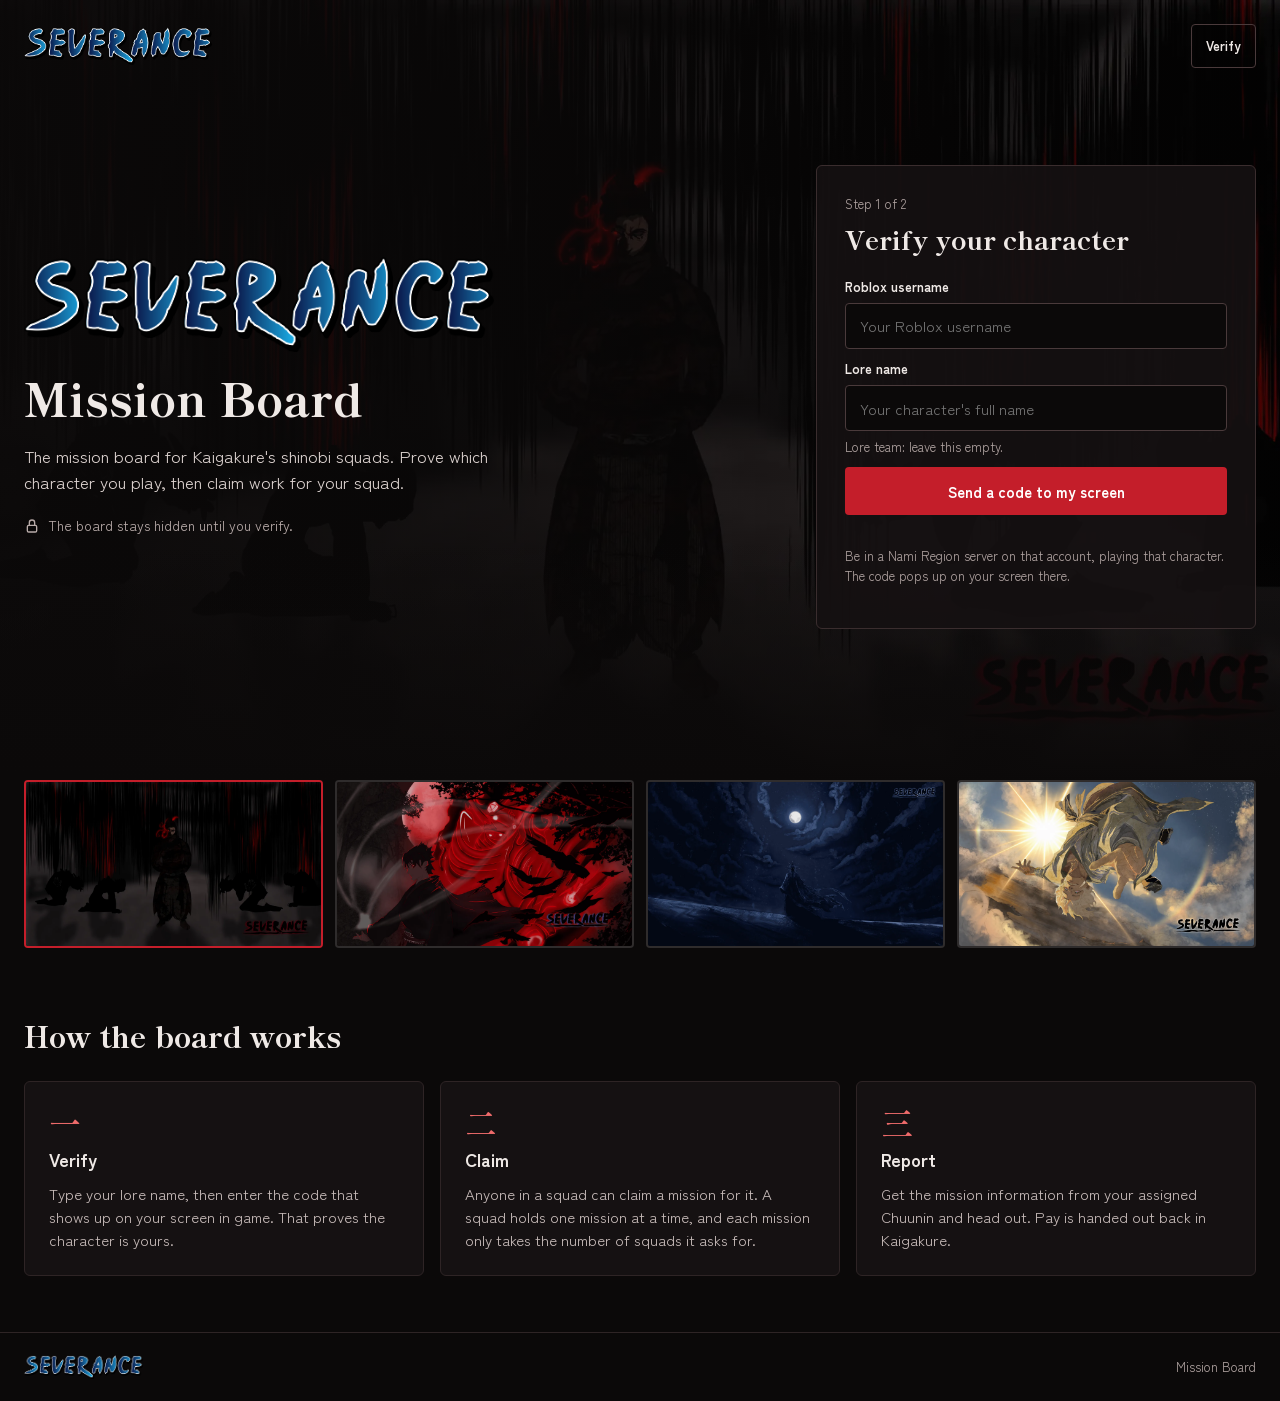
==== index.html @ 83592f40 "Add files via upload" ====
<!doctype html>
<html lang="en">
<head>
<meta charset="utf-8">
<meta name="viewport" content="width=device-width, initial-scale=1">
<title>Severance · Mission Board</title>
<link rel="preconnect" href="https://fonts.googleapis.com">
<link rel="preconnect" href="https://fonts.gstatic.com" crossorigin>
<link rel="stylesheet" href="https://fonts.googleapis.com/css2?family=Shippori+Mincho+B1:wght@600;800&family=Zen+Kaku+Gothic+New:wght@400;500;700&display=swap">
<link rel="icon" href="data:,">
<link rel="stylesheet" href="css/style.css">
</head>
<body data-page="landing">

<section class="hero">
  <img class="hero-art on" src="img/art-kneel.webp" alt="">
  <img class="hero-art" src="img/art-moon.webp" alt="">
  <img class="hero-art" src="img/art-night.webp" alt="">
  <img class="hero-art" src="img/art-sun.webp" alt="">
  <div class="hero-shade" aria-hidden="true"></div>
  <div class="hero-fade" aria-hidden="true"></div>

  <header class="topbar wrap">
    <img class="logo" src="img/logo.png" alt="Severance">
    <a id="top-action" class="btn btn-ghost btn-small" href="#verify">Verify</a>
  </header>

  <div class="hero-body wrap">
    <div class="hero-copy">
      <img class="hero-logo" src="img/logo.png" alt="Severance">
      <h1 class="serif">Mission Board</h1>
      <p class="lead">The mission board for Kaigakure's shinobi squads. Prove which character you play, then claim work for your squad.</p>
      <p class="lock-note">
        <svg width="16" height="16" viewBox="0 0 24 24" fill="none" stroke="currentColor" stroke-width="2" stroke-linecap="round" stroke-linejoin="round" aria-hidden="true"><rect x="5" y="11" width="14" height="10" rx="2"></rect><path d="M8 11V7a4 4 0 0 1 8 0v4"></path></svg>
        The board stays hidden until you verify.
      </p>
    </div>

    <div id="verify" class="verify-card">
      <div id="step-name" class="verify-step">
        <div class="step-head">
          <span class="step">Step 1 of 2</span>
          <h2 class="serif">Verify your character</h2>
        </div>
        <form id="name-form" class="verify-form" novalidate>
          <div class="field">
            <label for="roblox-name">Roblox username</label>
            <input id="roblox-name" class="input" type="text" placeholder="Your Roblox username" autocomplete="off" autocapitalize="off" spellcheck="false">
          </div>
          <div class="field">
            <label for="lore-name">Lore name</label>
            <input id="lore-name" class="input" type="text" placeholder="Your character's full name" autocomplete="off">
            <span class="small muted">Lore team: leave this empty.</span>
          </div>
          <p id="name-error" class="msg error" role="alert" hidden></p>
          <button class="btn btn-red" type="submit">Send a code to my screen</button>
        </form>
        <p class="small muted">Be in a Nami Region server on that account, playing that character. The code pops up on your screen there.</p>
        <div id="demo-names" class="demo-names" hidden>
          <span>Demo names:</span>
          <button class="link-btn" type="button" data-roblox="renn_tk" data-name="Ren Takeda">Ren Takeda (Squad 4)</button>
          <button class="link-btn" type="button" data-roblox="yuihoshi" data-name="Yui Hoshino">Yui Hoshino (Squad 11)</button>
          <button class="link-btn" type="button" data-roblox="hamdi421" data-name="">hamdi421 (lore team)</button>
        </div>
      </div>

      <div id="step-code" class="verify-step" hidden>
        <div class="step-head">
          <span class="step">Step 2 of 2</span>
          <h2 class="serif">Check your screen in game</h2>
        </div>
        <p class="small soft">A 6-digit code just showed up on <strong id="code-who"></strong>. Type it in below.</p>
        <form id="code-form" class="verify-form" novalidate>
          <div class="field">
            <label for="verify-code">Code from your screen</label>
            <input id="verify-code" class="input code-input" type="text" inputmode="numeric" maxlength="6" placeholder="000000" autocomplete="one-time-code">
          </div>
          <p id="code-error" class="msg error" role="alert" hidden></p>
          <button class="btn btn-red" type="submit">Verify</button>
        </form>
        <div class="row-between">
          <button id="resend" class="link-btn" type="button">Send a new code</button>
          <button id="not-me" class="link-btn" type="button">Not you?</button>
        </div>
        <p class="small muted">Nothing showing? Make sure you're in a Nami Region server on that account and playing that character, then send a new code.</p>
        <p id="demo-code" class="demo-note" hidden>Demo only: the game would show <strong></strong></p>
      </div>

      <div id="step-done" class="verify-step" hidden>
        <span class="verified">
          <svg width="18" height="18" viewBox="0 0 24 24" fill="none" stroke="currentColor" stroke-width="2.4" stroke-linecap="round" stroke-linejoin="round" aria-hidden="true"><path d="M5 12.5l4.5 4.5L19 7.5"></path></svg>
          Verified
        </span>
        <div class="step-head">
          <h2 id="done-name" class="serif"></h2>
          <p id="done-meta" class="soft"></p>
        </div>
        <a class="btn btn-red" href="board.html">Open the mission board</a>
        <button id="sign-out" class="link-btn" type="button">Sign out</button>
      </div>
    </div>
  </div>
</section>

<section class="wrap" aria-label="Artwork">
  <div class="thumbs">
    <button class="thumb" type="button" aria-label="Show artwork 1" aria-pressed="true"><img src="img/art-kneel.webp" alt=""></button>
    <button class="thumb" type="button" aria-label="Show artwork 2" aria-pressed="false"><img src="img/art-moon.webp" alt=""></button>
    <button class="thumb" type="button" aria-label="Show artwork 3" aria-pressed="false"><img src="img/art-night.webp" alt=""></button>
    <button class="thumb" type="button" aria-label="Show artwork 4" aria-pressed="false"><img src="img/art-sun.webp" alt=""></button>
  </div>
</section>

<section class="how wrap" aria-labelledby="how-title">
  <h2 id="how-title" class="serif">How the board works</h2>
  <ol>
    <li>
      <span class="num" aria-hidden="true">一</span>
      <h3>Verify</h3>
      <p>Type your lore name, then enter the code that shows up on your screen in game. That proves the character is yours.</p>
    </li>
    <li>
      <span class="num" aria-hidden="true">二</span>
      <h3>Claim</h3>
      <p>Anyone in a squad can claim a mission for it. A squad holds one mission at a time, and each mission only takes the number of squads it asks for.</p>
    </li>
    <li>
      <span class="num" aria-hidden="true">三</span>
      <h3>Report</h3>
      <p>Get the mission information from your assigned Chuunin and head out. Pay is handed out back in Kaigakure.</p>
    </li>
  </ol>
</section>

<footer class="site-footer">
  <div class="wrap">
    <img src="img/logo.png" alt="Severance">
    <span>Mission Board</span>
  </div>
</footer>

<script src="js/api.js"></script>
<script src="js/app.js"></script>
</body>
</html>
---- css/style.css ----
:root {
  --bg: #0b0909;
  --panel: #151112;
  --panel-hi: #1f1819;
  --line: #2e2425;
  --line-strong: #4a3a3b;
  --text: #efe9e6;
  --text-soft: #ddd3d0;
  --muted: #b0a3a1;
  --faint: #8f8381;
  --red: #c41e2a;
  --red-text: #ef6b6b;
  --amber: #e3b25a;
  --blue: #8fc1e3;
  --green: #a9d2a3;
  --error: #ef8f8f;
  --serif: 'Shippori Mincho B1', serif;
  --sans: 'Zen Kaku Gothic New', system-ui, sans-serif;
  --mono: ui-monospace, Menlo, Consolas, monospace;
}

* { box-sizing: border-box; }
body { margin: 0; background: var(--bg); color: var(--text); font-family: var(--sans); font-size: 15px; line-height: 1.55; }
a { color: var(--red-text); }
a:hover { color: #ff9a9a; }
img { max-width: 100%; }
button, input, textarea, select { font: inherit; }
button { cursor: pointer; }
button:disabled { cursor: not-allowed; }
[hidden] { display: none !important; }
:focus-visible { outline: 2px solid var(--red-text); outline-offset: 2px; }

.wrap { max-width: 1280px; width: 100%; margin: 0 auto; padding-left: 24px; padding-right: 24px; }
.serif { font-family: var(--serif); font-weight: 800; }
.muted { color: var(--muted); }
.soft { color: var(--text-soft); }
.small { font-size: 13px; }
.strong { font-weight: 700; }
.unset { color: var(--faint) !important; }

.btn { display: inline-flex; align-items: center; justify-content: center; min-height: 48px; padding: 0 22px; border-radius: 4px; border: 1px solid transparent; font-size: 15px; font-weight: 700; text-decoration: none; }
.btn-red { background: var(--red); color: #fff; }
.btn-red:hover { background: #d42733; color: #fff; }
.btn-light { background: var(--text); color: var(--bg); }
.btn-light:hover { background: #fff; color: var(--bg); }
.btn-ghost { background: transparent; color: var(--text); border-color: var(--line-strong); }
.btn-ghost:hover { border-color: #6a5455; color: var(--text); }
.btn-off, .btn:disabled { background: #241c1d; color: #9a8d8b; border-color: #241c1d; }
.btn-danger { background: var(--red); color: #fff; border-color: var(--red); }
.btn-small { min-height: 44px; padding: 0 14px; font-size: 13px; }
.link-btn { background: none; border: 0; padding: 0; min-height: 32px; color: var(--red-text); text-decoration: underline; text-underline-offset: 3px; font-size: 14px; }
.link-btn:hover { color: #ff9a9a; }

.field { display: flex; flex-direction: column; gap: 6px; }
.field label { font-size: 13px; font-weight: 700; }
.input { width: 100%; min-height: 46px; padding: 0 14px; background: var(--bg); color: var(--text); border: 1px solid var(--line-strong); border-radius: 4px; font-size: 15px; }
textarea.input { padding: 10px 12px; line-height: 1.5; resize: vertical; }
.input:focus { outline: 2px solid var(--red); outline-offset: 1px; }
.input:disabled { opacity: 0.6; }
.code-input { min-height: 56px; font-family: var(--mono); font-size: 28px; letter-spacing: 0.35em; text-align: center; }
.msg { margin: 0; font-size: 14px; }
.msg.error { color: var(--error); }
.msg.ok { color: var(--green); font-weight: 700; }
.inline-actions { display: flex; flex-wrap: wrap; align-items: center; gap: 10px 14px; }

.hero { position: relative; overflow: hidden; min-height: 780px; display: flex; flex-direction: column; }
.hero-art { position: absolute; inset: 0; width: 100%; height: 100%; object-fit: cover; opacity: 0; transition: opacity 1.4s ease; }
.hero-art.on { opacity: 1; }
.hero-shade { position: absolute; inset: 0; background: linear-gradient(90deg, rgba(11,9,9,0.94) 0%, rgba(11,9,9,0.74) 42%, rgba(11,9,9,0.2) 100%); }
.hero-fade { position: absolute; left: 0; right: 0; bottom: 0; height: 240px; background: linear-gradient(180deg, rgba(11,9,9,0) 0%, var(--bg) 100%); }
.topbar { position: relative; display: flex; flex-wrap: wrap; justify-content: space-between; align-items: center; gap: 16px; padding-top: 24px; }
.topbar .logo { height: 38px; width: auto; }
.hero-body { position: relative; flex: 1; display: flex; flex-wrap: wrap; align-items: center; justify-content: space-between; gap: 40px; padding-top: 56px; padding-bottom: 110px; }
.hero-copy { flex: 1 1 420px; max-width: 600px; display: flex; flex-direction: column; gap: 20px; }
.hero-logo { width: min(100%, 470px); height: auto; }
.hero-copy h1 { margin: 0; font-size: 46px; line-height: 1.1; }
.hero-copy .lead { margin: 0; font-size: 17px; color: var(--text-soft); max-width: 500px; }
.lock-note { margin: 0; display: flex; align-items: center; gap: 8px; font-size: 14px; color: #b9acaa; }

.verify-card { flex: 1 1 360px; max-width: 440px; background: rgba(21,17,18,0.93); border: 1px solid #3a2d2e; border-radius: 6px; padding: 28px; }
.verify-step { display: flex; flex-direction: column; gap: 18px; }
.verify-step > .link-btn { align-self: flex-start; }
.step-head { display: flex; flex-direction: column; gap: 4px; }
.step-head h2 { margin: 0; font-size: 26px; }
.step-head p { margin: 0; }
.step { font-size: 13px; color: var(--muted); }
.verify-form { display: flex; flex-direction: column; gap: 10px; }
.row-between { display: flex; flex-wrap: wrap; justify-content: space-between; gap: 8px; }
.demo-note { margin: 0; padding: 10px 12px; border: 1px dashed #3a2d2e; border-radius: 4px; font-size: 13px; color: var(--muted); }
.demo-note strong { color: var(--text); font-family: var(--mono); letter-spacing: 0.12em; }
.demo-names { display: flex; flex-wrap: wrap; align-items: center; gap: 4px 12px; padding-top: 14px; border-top: 1px dashed #3a2d2e; font-size: 13px; color: var(--muted); }
.demo-names .link-btn { font-size: 13px; }
.verified { display: inline-flex; align-items: center; gap: 6px; font-size: 14px; font-weight: 700; color: var(--green); }

.thumbs { display: grid; grid-template-columns: repeat(auto-fit, minmax(150px, 1fr)); gap: 12px; }
.thumb { padding: 0; aspect-ratio: 16 / 9; overflow: hidden; background: var(--panel); border: 2px solid rgba(239,233,230,0.12); border-radius: 4px; }
.thumb[aria-pressed="true"] { border-color: var(--red); }
.thumb img { display: block; width: 100%; height: 100%; object-fit: cover; }

.how { padding-top: 64px; padding-bottom: 56px; display: flex; flex-direction: column; gap: 22px; }
.how h2 { margin: 0; font-size: 30px; }
.how ol { list-style: none; margin: 0; padding: 0; display: grid; grid-template-columns: repeat(auto-fit, minmax(260px, 1fr)); gap: 16px; }
.how li { padding: 24px; background: var(--panel); border: 1px solid var(--line); border-radius: 6px; display: flex; flex-direction: column; gap: 8px; }
.how .num { font-family: var(--serif); font-weight: 800; font-size: 32px; line-height: 1; color: var(--red-text); }
.how h3 { margin: 0; font-size: 18px; }
.how p { margin: 0; color: #c8bcba; }

.site-footer { border-top: 1px solid var(--line); }
.site-footer .wrap { padding-top: 22px; padding-bottom: 22px; display: flex; flex-wrap: wrap; justify-content: space-between; align-items: center; gap: 12px; font-size: 13px; color: var(--muted); }
.site-footer img { height: 24px; width: auto; }

.page-head { position: relative; overflow: hidden; border-bottom: 1px solid var(--line); }
.page-head-art { position: absolute; inset: 0; width: 100%; height: 100%; object-fit: cover; object-position: center 35%; }
.page-head-shade { position: absolute; inset: 0; background: linear-gradient(90deg, rgba(11,9,9,0.96) 0%, rgba(11,9,9,0.82) 50%, rgba(11,9,9,0.5) 100%); }
.page-head .wrap { position: relative; padding-top: 20px; padding-bottom: 34px; display: flex; flex-direction: column; gap: 30px; }
.nav { display: flex; flex-wrap: wrap; justify-content: space-between; align-items: center; gap: 16px; }
.nav .logo { height: 34px; width: auto; display: block; }
.nav-user { display: flex; flex-wrap: wrap; align-items: center; gap: 8px 22px; font-size: 14px; }
.nav-user .who { display: flex; flex-direction: column; line-height: 1.3; text-align: right; }
.nav-user .who span { font-size: 13px; color: #b9acaa; }
.nav-user a { font-weight: 700; }
.page-title h1 { margin: 0; font-size: 46px; line-height: 1.1; }
.page-title p { margin: 4px 0 0; color: var(--text-soft); }

.panel { background: var(--panel); border: 1px solid var(--line); border-radius: 6px; }

.board { padding-top: 28px; padding-bottom: 56px; display: flex; flex-wrap: wrap; gap: 28px; align-items: flex-start; }
.board-side { flex: 1 1 340px; min-width: 0; display: flex; flex-direction: column; gap: 16px; }
.squad-box { padding: 18px; display: flex; flex-direction: column; gap: 8px; }
.squad-box .row { display: flex; justify-content: space-between; align-items: baseline; gap: 12px; }
.squad-box h2 { margin: 0; font-size: 20px; }
.squad-box p { margin: 0; font-size: 14px; color: var(--text-soft); }
.slot { font-size: 13px; font-weight: 700; color: var(--muted); }
.slot.full { color: var(--blue); }
.tabs { display: flex; flex-wrap: wrap; gap: 4px; border-bottom: 1px solid var(--line); }
.tab { min-height: 44px; padding: 0 12px; margin-bottom: -1px; background: none; border: 0; border-bottom: 2px solid transparent; color: var(--muted); font-size: 14px; font-weight: 700; }
.tab[aria-pressed="true"] { border-bottom-color: var(--red); color: var(--text); }
.mission-list { list-style: none; margin: 0; padding: 0; display: flex; flex-direction: column; gap: 10px; }
.mission-item { width: 100%; display: flex; gap: 14px; align-items: flex-start; padding: 14px; text-align: left; background: var(--panel); border: 1px solid var(--line); border-radius: 6px; color: var(--text); }
.mission-item:hover { border-color: var(--line-strong); }
.mission-item[aria-pressed="true"] { background: var(--panel-hi); border-color: var(--red); }
.rank { flex: none; min-width: 48px; height: 48px; padding: 0 6px; display: flex; align-items: center; justify-content: center; border: 1.5px solid #5a4647; font-family: var(--serif); font-weight: 800; font-size: 21px; }
.mission-item .info { display: flex; flex-direction: column; gap: 2px; min-width: 0; }
.mission-item .title { font-family: var(--serif); font-weight: 800; font-size: 18px; line-height: 1.25; }
.mission-item .meta { font-size: 13px; color: #b9acaa; }
.mission-item .status { margin-top: 4px; }
.status { font-size: 12px; font-weight: 700; letter-spacing: 0.08em; }
.status-open { color: var(--red-text); }
.status-partial { color: var(--amber); }
.status-claimed { color: #9a8d8b; }
.status-mine { color: var(--blue); }
.tag { padding: 4px 10px; border: 1px solid currentColor; border-radius: 3px; }
.empty { margin: 0; padding: 24px; text-align: center; border: 1px dashed #3a2d2e; border-radius: 6px; color: var(--muted); }

.mission { flex: 999 1 560px; min-width: 0; }
.mission-head { padding: 28px 28px 24px; display: flex; flex-direction: column; gap: 16px; border-bottom: 1px solid var(--line); }
.mission-head .row { display: flex; flex-wrap: wrap; justify-content: space-between; align-items: center; gap: 10px; }
.mission-head h2 { margin: 0; font-size: 40px; line-height: 1.15; }
.claimed-line { font-size: 13px; color: #b9acaa; }
.title-block { display: flex; flex-direction: column; gap: 4px; }
.host-line { margin: 0; font-size: 14px; color: var(--muted); }
.host-line strong { color: var(--text); }
.action { display: flex; flex-wrap: wrap; align-items: center; gap: 12px 16px; }
.action .note { font-size: 13px; color: #b9acaa; }
.action .msg { flex-basis: 100%; }
.facts { margin: 0; padding: 18px 28px; display: grid; grid-template-columns: repeat(auto-fit, minmax(170px, 1fr)); gap: 14px 24px; border-bottom: 1px solid var(--line); }
.facts div { display: flex; flex-direction: column; gap: 2px; }
.facts dt { font-size: 12px; color: var(--muted); }
.facts dd { margin: 0; font-weight: 700; }
.mission-body { padding: 26px 28px 32px; display: flex; flex-direction: column; gap: 24px; }
.mission-body section { display: flex; flex-direction: column; gap: 6px; }
.mission-body h3 { margin: 0; font-family: var(--serif); font-weight: 800; font-size: 19px; }
.mission-body p, .mission-body ol { margin: 0; color: var(--text-soft); max-width: 760px; }
.mission-body ol { padding-left: 22px; display: flex; flex-direction: column; gap: 6px; }

.admin { padding-top: 32px; padding-bottom: 64px; display: flex; flex-direction: column; gap: 48px; }
.admin-section { display: flex; flex-direction: column; gap: 18px; }
.section-title { margin: 0; font-family: var(--serif); font-weight: 800; font-size: 28px; }
.section-head { display: flex; flex-wrap: wrap; justify-content: space-between; align-items: baseline; gap: 8px; }
.split { display: flex; flex-wrap: wrap; gap: 28px; align-items: flex-start; }
.split-main { flex: 1 1 540px; min-width: 0; display: flex; flex-direction: column; gap: 22px; }
.split-side { flex: 1 1 400px; min-width: 0; display: flex; flex-direction: column; gap: 16px; }
.split-wide { flex: 999 1 520px; min-width: 0; }
.paste-box { padding: 18px; display: flex; flex-direction: column; gap: 10px; }
.paste-box p { margin: 0; }
.paste-box textarea { font-family: var(--mono); font-size: 13px; }
.form-grid { display: grid; grid-template-columns: repeat(auto-fit, minmax(200px, 1fr)); gap: 14px 16px; }
.form-grid .wide { grid-column: 1 / -1; }
.post-form { display: flex; flex-direction: column; gap: 18px; }
.preview-label { padding: 14px 24px 0; font-size: 13px; font-weight: 700; color: var(--muted); }
.preview .mission-head { padding: 12px 24px 20px; }
.preview .mission-head h2 { font-size: 28px; }
.preview .facts { padding: 14px 24px; grid-template-columns: repeat(auto-fit, minmax(140px, 1fr)); gap: 10px 18px; }
.preview .facts dd { font-size: 14px; }
.preview .mission-body { padding: 18px 24px 24px; gap: 16px; font-size: 14px; }
.preview .mission-body h3 { font-size: 16px; }
.table-wrap { overflow-x: auto; }
.table { min-width: 860px; }
.table-row { display: grid; grid-template-columns: 2fr 1.1fr 0.6fr 0.8fr 1.1fr 1.8fr; gap: 12px; align-items: center; padding: 12px 20px; border-bottom: 1px solid var(--line); }
.table-row:last-child { border-bottom: 0; }
.table-head { font-size: 12px; font-weight: 700; color: var(--muted); }
.table-row .right { text-align: right; }
.table-row .row-title { font-size: 17px; }
.table-row .actions { display: flex; justify-content: flex-end; flex-wrap: wrap; gap: 8px; }
.admin-list { list-style: none; margin: 0; padding: 0; }
.admin-list li { display: flex; flex-wrap: wrap; justify-content: space-between; align-items: center; gap: 10px 16px; padding: 14px 20px; border-bottom: 1px solid var(--line); }
.admin-list li:last-child { border-bottom: 0; }
.admin-list .who { display: flex; flex-direction: column; line-height: 1.35; }
.admin-list .who span { font-size: 13px; color: #b9acaa; }
.access-owner { color: var(--amber); }
.access-admin { color: var(--blue); }
.card-form { padding: 18px; display: flex; flex-direction: column; gap: 10px; }
.card-form p { margin: 0; }
.inline { display: flex; flex-wrap: wrap; gap: 10px; }
.inline .input { flex: 1 1 180px; width: auto; }
.check { display: flex; gap: 12px; align-items: flex-start; padding: 16px 18px; cursor: pointer; }
.check input { width: 20px; height: 20px; margin: 2px 0 0; accent-color: var(--red); flex: none; }
.check-text { display: flex; flex-direction: column; gap: 2px; }
.check-text strong { font-size: 14px; }
.check-text span { font-size: 13px; color: var(--muted); }
.demo-row { margin: 0; display: flex; flex-wrap: wrap; align-items: center; gap: 4px 12px; font-size: 13px; color: var(--muted); }

@media (max-width: 640px) {
  .hero { min-height: 0; }
  .hero-copy h1, .page-title h1 { font-size: 36px; }
  .mission-head h2 { font-size: 30px; }
  .verify-card { padding: 22px; }
  .topbar .logo { visibility: hidden; }
}

@media (prefers-reduced-motion: reduce) {
  .hero-art { transition: none; }
}
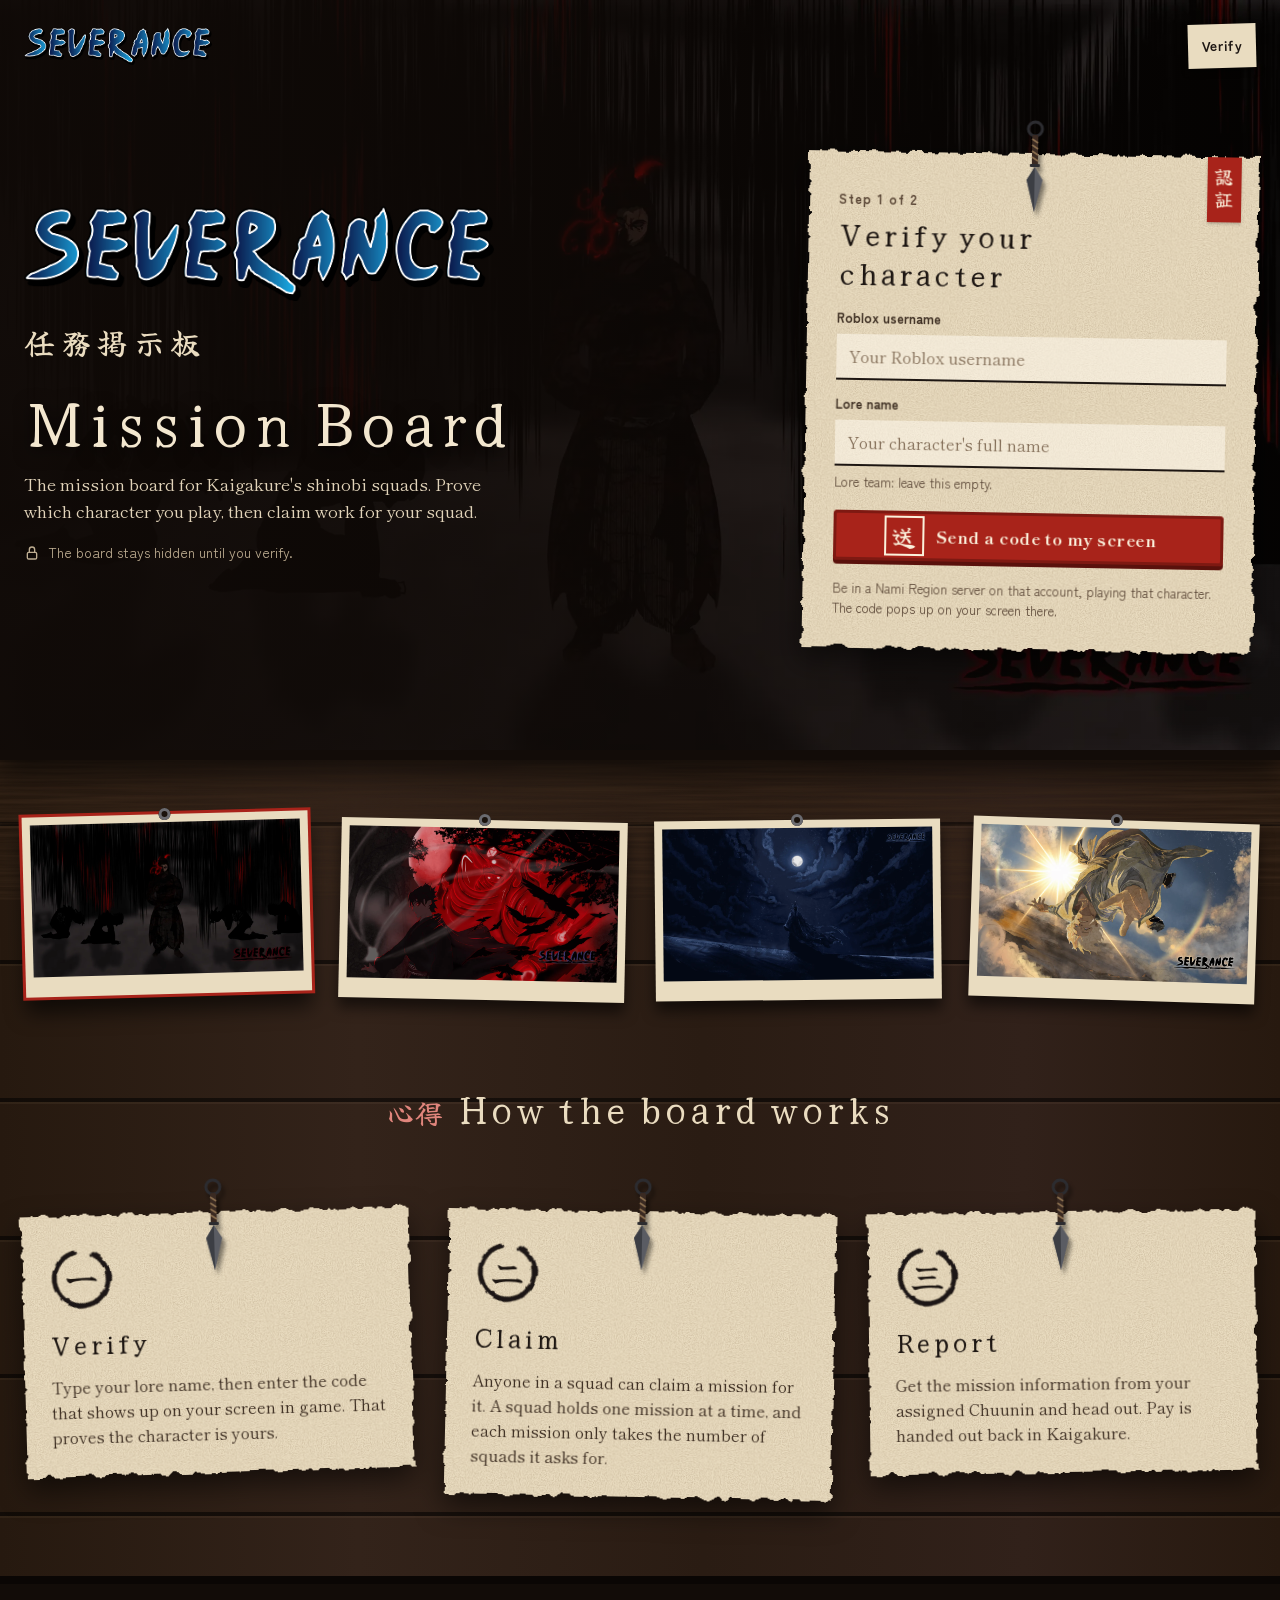
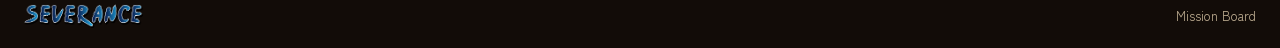
==== commit 25fe48cb: "Add files via upload" ====
--- a/index.html
+++ b/index.html
@@ -6,11 +6,22 @@
 <title>Severance · Mission Board</title>
 <link rel="preconnect" href="https://fonts.googleapis.com">
 <link rel="preconnect" href="https://fonts.gstatic.com" crossorigin>
-<link rel="stylesheet" href="https://fonts.googleapis.com/css2?family=Shippori+Mincho+B1:wght@600;800&family=Zen+Kaku+Gothic+New:wght@400;500;700&display=swap">
+<link rel="stylesheet" href="https://fonts.googleapis.com/css2?family=Yuji+Syuku&family=Shippori+Mincho+B1:wght@500;700;800&family=Zen+Kaku+Gothic+New:wght@500;700&display=swap">
 <link rel="icon" href="data:,">
 <link rel="stylesheet" href="css/style.css">
 </head>
 <body data-page="landing">
+
+<svg class="grain-layer" aria-hidden="true" focusable="false">
+  <defs>
+    <filter id="grain" x="0" y="0" width="100%" height="100%"><feTurbulence type="fractalNoise" baseFrequency="0.006 0.24" numOctaves="4" seed="7"></feTurbulence><feColorMatrix type="matrix" values="0 0 0 0 0.04  0 0 0 0 0.02  0 0 0 0 0.01  0 0 0 1.5 -0.48"></feColorMatrix></filter>
+    <filter id="washi" x="-4%" y="-4%" width="108%" height="108%"><feTurbulence type="fractalNoise" baseFrequency="0.07" numOctaves="3" seed="4" result="warp"></feTurbulence><feDisplacementMap in="SourceGraphic" in2="warp" scale="10" xChannelSelector="R" yChannelSelector="G" result="sheet"></feDisplacementMap><feTurbulence type="fractalNoise" baseFrequency="0.85" numOctaves="3" seed="2" result="grit"></feTurbulence><feColorMatrix in="grit" type="matrix" values="0 0 0 0 0.42  0 0 0 0 0.31  0 0 0 0 0.18  0 0 0 0.9 -0.3" result="speck"></feColorMatrix><feComposite in="speck" in2="sheet" operator="in" result="speckIn"></feComposite><feMerge><feMergeNode in="sheet"></feMergeNode><feMergeNode in="speckIn"></feMergeNode></feMerge></filter>
+    <filter id="stamp" x="-10%" y="-10%" width="120%" height="120%"><feTurbulence type="fractalNoise" baseFrequency="0.05" numOctaves="2" seed="9" result="w"></feTurbulence><feDisplacementMap in="SourceGraphic" in2="w" scale="3" result="d"></feDisplacementMap><feTurbulence type="fractalNoise" baseFrequency="0.9" numOctaves="1" seed="5" result="n"></feTurbulence><feColorMatrix in="n" type="matrix" values="0 0 0 0 0  0 0 0 0 0  0 0 0 0 0  0 0 0 -2.4 1.85" result="m"></feColorMatrix><feComposite in="d" in2="m" operator="in"></feComposite></filter>
+    <filter id="brush" x="-10%" y="-40%" width="120%" height="180%"><feTurbulence type="fractalNoise" baseFrequency="0.09" numOctaves="2" seed="11" result="b"></feTurbulence><feDisplacementMap in="SourceGraphic" in2="b" scale="4"></feDisplacementMap></filter>
+    <symbol id="kunai" viewBox="0 0 28 96"><circle cx="14" cy="9" r="7" fill="none" stroke="#2c2c30" stroke-width="3"></circle><rect x="11" y="15" width="6" height="30" rx="1.5" fill="#3a2a22"></rect><path d="M11 19 L17 23 M11 25 L17 29 M11 31 L17 35 M11 37 L17 41" stroke="#8a6e4e" stroke-width="1.6"></path><rect x="9" y="44" width="10" height="3" rx="1" fill="#2c2c30"></rect><path d="M14 47 L22 60 L14 92 L6 60 Z" fill="#5a5c63"></path><path d="M14 47 L14 92 L6 60 Z" fill="#3c3e44"></path></symbol>
+  </defs>
+  <rect width="100%" height="100%" filter="url(#grain)"></rect>
+</svg>
 
 <section class="hero">
   <img class="hero-art on" src="img/art-kneel.webp" alt="">
@@ -18,17 +29,17 @@
   <img class="hero-art" src="img/art-night.webp" alt="">
   <img class="hero-art" src="img/art-sun.webp" alt="">
   <div class="hero-shade" aria-hidden="true"></div>
-  <div class="hero-fade" aria-hidden="true"></div>
 
   <header class="topbar wrap">
     <img class="logo" src="img/logo.png" alt="Severance">
-    <a id="top-action" class="btn btn-ghost btn-small" href="#verify">Verify</a>
+    <a id="top-action" class="btn btn-slip" href="#verify">Verify</a>
   </header>
 
   <div class="hero-body wrap">
     <div class="hero-copy">
       <img class="hero-logo" src="img/logo.png" alt="Severance">
-      <h1 class="serif">Mission Board</h1>
+      <span class="hero-kicker" aria-hidden="true">任務掲示板</span>
+      <h1>Mission Board</h1>
       <p class="lead">The mission board for Kaigakure's shinobi squads. Prove which character you play, then claim work for your squad.</p>
       <p class="lock-note">
         <svg width="16" height="16" viewBox="0 0 24 24" fill="none" stroke="currentColor" stroke-width="2" stroke-linecap="round" stroke-linejoin="round" aria-hidden="true"><rect x="5" y="11" width="14" height="10" rx="2"></rect><path d="M8 11V7a4 4 0 0 1 8 0v4"></path></svg>
@@ -36,73 +47,78 @@
       </p>
     </div>
 
-    <div id="verify" class="verify-card">
-      <div id="step-name" class="verify-step">
-        <div class="step-head">
-          <span class="step">Step 1 of 2</span>
-          <h2 class="serif">Verify your character</h2>
+    <div class="verify-pin">
+      <svg class="kunai" viewBox="0 0 28 96" aria-hidden="true" focusable="false"><use href="#kunai"></use></svg>
+      <div id="verify" class="verify-card paper">
+        <span class="strip" aria-hidden="true">認証</span>
+
+        <div id="step-name" class="verify-step">
+          <div class="step-head">
+            <span class="step">Step 1 of 2</span>
+            <h2>Verify your character</h2>
+          </div>
+          <form id="name-form" class="verify-form" novalidate>
+            <div class="field">
+              <label for="roblox-name">Roblox username</label>
+              <input id="roblox-name" class="input" type="text" placeholder="Your Roblox username" autocomplete="off" autocapitalize="off" spellcheck="false">
+            </div>
+            <div class="field">
+              <label for="lore-name">Lore name</label>
+              <input id="lore-name" class="input" type="text" placeholder="Your character's full name" autocomplete="off">
+              <span class="hint">Lore team: leave this empty.</span>
+            </div>
+            <p id="name-error" class="msg error" role="alert" hidden></p>
+            <button class="btn btn-seal" type="submit"><span class="seal" aria-hidden="true">送</span>Send a code to my screen</button>
+          </form>
+          <p class="hint">Be in a Nami Region server on that account, playing that character. The code pops up on your screen there.</p>
+          <div id="demo-names" class="demo-names" hidden>
+            <span>Demo names:</span>
+            <button class="link-btn" type="button" data-roblox="renn_tk" data-name="Ren Takeda">Ren Takeda (Squad 4)</button>
+            <button class="link-btn" type="button" data-roblox="yuihoshi" data-name="Yui Hoshino">Yui Hoshino (Squad 11)</button>
+            <button class="link-btn" type="button" data-roblox="hamdi421" data-name="">hamdi421 (lore team)</button>
+          </div>
         </div>
-        <form id="name-form" class="verify-form" novalidate>
-          <div class="field">
-            <label for="roblox-name">Roblox username</label>
-            <input id="roblox-name" class="input" type="text" placeholder="Your Roblox username" autocomplete="off" autocapitalize="off" spellcheck="false">
+
+        <div id="step-code" class="verify-step" hidden>
+          <div class="step-head">
+            <span class="step">Step 2 of 2</span>
+            <h2>Check your screen in game</h2>
           </div>
-          <div class="field">
-            <label for="lore-name">Lore name</label>
-            <input id="lore-name" class="input" type="text" placeholder="Your character's full name" autocomplete="off">
-            <span class="small muted">Lore team: leave this empty.</span>
+          <p class="copy">A 6-digit code just showed up on <strong id="code-who"></strong>. Type it in below.</p>
+          <form id="code-form" class="verify-form" novalidate>
+            <div class="field">
+              <label for="verify-code">Code from your screen</label>
+              <input id="verify-code" class="input code-input" type="text" inputmode="numeric" maxlength="6" placeholder="000000" autocomplete="one-time-code">
+            </div>
+            <p id="code-error" class="msg error" role="alert" hidden></p>
+            <button class="btn btn-seal" type="submit"><span class="seal" aria-hidden="true">認</span>Verify</button>
+          </form>
+          <div class="row-between">
+            <button id="resend" class="link-btn" type="button">Send a new code</button>
+            <button id="not-me" class="link-btn" type="button">Not you?</button>
           </div>
-          <p id="name-error" class="msg error" role="alert" hidden></p>
-          <button class="btn btn-red" type="submit">Send a code to my screen</button>
-        </form>
-        <p class="small muted">Be in a Nami Region server on that account, playing that character. The code pops up on your screen there.</p>
-        <div id="demo-names" class="demo-names" hidden>
-          <span>Demo names:</span>
-          <button class="link-btn" type="button" data-roblox="renn_tk" data-name="Ren Takeda">Ren Takeda (Squad 4)</button>
-          <button class="link-btn" type="button" data-roblox="yuihoshi" data-name="Yui Hoshino">Yui Hoshino (Squad 11)</button>
-          <button class="link-btn" type="button" data-roblox="hamdi421" data-name="">hamdi421 (lore team)</button>
+          <p class="hint">Nothing showing? Make sure you're in a Nami Region server on that account and playing that character, then send a new code.</p>
+          <p id="demo-code" class="demo-note" hidden>Demo only: the game would show <strong></strong></p>
         </div>
-      </div>
 
-      <div id="step-code" class="verify-step" hidden>
-        <div class="step-head">
-          <span class="step">Step 2 of 2</span>
-          <h2 class="serif">Check your screen in game</h2>
+        <div id="step-done" class="verify-step" hidden>
+          <span class="verified">
+            <svg width="18" height="18" viewBox="0 0 24 24" fill="none" stroke="currentColor" stroke-width="2.4" stroke-linecap="round" stroke-linejoin="round" aria-hidden="true"><path d="M5 12.5l4.5 4.5L19 7.5"></path></svg>
+            Verified
+          </span>
+          <div class="step-head">
+            <h2 id="done-name"></h2>
+            <p id="done-meta"></p>
+          </div>
+          <a class="btn btn-seal" href="board.html"><span class="seal" aria-hidden="true">入</span>Open the mission board</a>
+          <button id="sign-out" class="link-btn" type="button">Sign out</button>
         </div>
-        <p class="small soft">A 6-digit code just showed up on <strong id="code-who"></strong>. Type it in below.</p>
-        <form id="code-form" class="verify-form" novalidate>
-          <div class="field">
-            <label for="verify-code">Code from your screen</label>
-            <input id="verify-code" class="input code-input" type="text" inputmode="numeric" maxlength="6" placeholder="000000" autocomplete="one-time-code">
-          </div>
-          <p id="code-error" class="msg error" role="alert" hidden></p>
-          <button class="btn btn-red" type="submit">Verify</button>
-        </form>
-        <div class="row-between">
-          <button id="resend" class="link-btn" type="button">Send a new code</button>
-          <button id="not-me" class="link-btn" type="button">Not you?</button>
-        </div>
-        <p class="small muted">Nothing showing? Make sure you're in a Nami Region server on that account and playing that character, then send a new code.</p>
-        <p id="demo-code" class="demo-note" hidden>Demo only: the game would show <strong></strong></p>
-      </div>
-
-      <div id="step-done" class="verify-step" hidden>
-        <span class="verified">
-          <svg width="18" height="18" viewBox="0 0 24 24" fill="none" stroke="currentColor" stroke-width="2.4" stroke-linecap="round" stroke-linejoin="round" aria-hidden="true"><path d="M5 12.5l4.5 4.5L19 7.5"></path></svg>
-          Verified
-        </span>
-        <div class="step-head">
-          <h2 id="done-name" class="serif"></h2>
-          <p id="done-meta" class="soft"></p>
-        </div>
-        <a class="btn btn-red" href="board.html">Open the mission board</a>
-        <button id="sign-out" class="link-btn" type="button">Sign out</button>
       </div>
     </div>
   </div>
 </section>
 
-<section class="wrap" aria-label="Artwork">
+<section class="thumbs-wall wrap" aria-label="Artwork">
   <div class="thumbs">
     <button class="thumb" type="button" aria-label="Show artwork 1" aria-pressed="true"><img src="img/art-kneel.webp" alt=""></button>
     <button class="thumb" type="button" aria-label="Show artwork 2" aria-pressed="false"><img src="img/art-moon.webp" alt=""></button>
@@ -112,22 +128,31 @@
 </section>
 
 <section class="how wrap" aria-labelledby="how-title">
-  <h2 id="how-title" class="serif">How the board works</h2>
+  <h2 id="how-title"><span class="jp" aria-hidden="true">心得</span>How the board works</h2>
   <ol>
     <li>
-      <span class="num" aria-hidden="true">一</span>
-      <h3>Verify</h3>
-      <p>Type your lore name, then enter the code that shows up on your screen in game. That proves the character is yours.</p>
+      <svg class="kunai" viewBox="0 0 28 96" aria-hidden="true" focusable="false"><use href="#kunai"></use></svg>
+      <div class="how-card paper">
+        <span class="enso" aria-hidden="true"><svg viewBox="0 0 66 66"><circle cx="33" cy="33" r="27"></circle></svg><span>一</span></span>
+        <h3>Verify</h3>
+        <p>Type your lore name, then enter the code that shows up on your screen in game. That proves the character is yours.</p>
+      </div>
     </li>
     <li>
-      <span class="num" aria-hidden="true">二</span>
-      <h3>Claim</h3>
-      <p>Anyone in a squad can claim a mission for it. A squad holds one mission at a time, and each mission only takes the number of squads it asks for.</p>
+      <svg class="kunai" viewBox="0 0 28 96" aria-hidden="true" focusable="false"><use href="#kunai"></use></svg>
+      <div class="how-card paper">
+        <span class="enso" aria-hidden="true"><svg viewBox="0 0 66 66"><circle cx="33" cy="33" r="27"></circle></svg><span>二</span></span>
+        <h3>Claim</h3>
+        <p>Anyone in a squad can claim a mission for it. A squad holds one mission at a time, and each mission only takes the number of squads it asks for.</p>
+      </div>
     </li>
     <li>
-      <span class="num" aria-hidden="true">三</span>
-      <h3>Report</h3>
-      <p>Get the mission information from your assigned Chuunin and head out. Pay is handed out back in Kaigakure.</p>
+      <svg class="kunai" viewBox="0 0 28 96" aria-hidden="true" focusable="false"><use href="#kunai"></use></svg>
+      <div class="how-card paper">
+        <span class="enso" aria-hidden="true"><svg viewBox="0 0 66 66"><circle cx="33" cy="33" r="27"></circle></svg><span>三</span></span>
+        <h3>Report</h3>
+        <p>Get the mission information from your assigned Chuunin and head out. Pay is handed out back in Kaigakure.</p>
+      </div>
     </li>
   </ol>
 </section>
--- a/css/style.css
+++ b/css/style.css
@@ -1,233 +1,348 @@
 :root {
-  --bg: #0b0909;
-  --panel: #151112;
-  --panel-hi: #1f1819;
-  --line: #2e2425;
-  --line-strong: #4a3a3b;
-  --text: #efe9e6;
-  --text-soft: #ddd3d0;
-  --muted: #b0a3a1;
-  --faint: #8f8381;
-  --red: #c41e2a;
-  --red-text: #ef6b6b;
-  --amber: #e3b25a;
-  --blue: #8fc1e3;
-  --green: #a9d2a3;
-  --error: #ef8f8f;
+  --wood: #2a1c13;
+  --beam: #120c08;
+  --beam-dark: #0a0604;
+  --washi: #e9dcc0;
+  --washi-hi: #f4e9d2;
+  --sign: #b88d5c;
+  --plaque: #c39463;
+  --ink: #1d1612;
+  --ink-soft: #3d2e22;
+  --ink-muted: #5a4636;
+  --ink-faint: #6b5643;
+  --cream: #eadcc0;
+  --cream-muted: #bfae92;
+  --red: #a8231a;
+  --red-deep: #7e1912;
+  --red-dark: #5a110c;
+  --red-light: #e0857c;
+  --amber: #8a5410;
+  --indigo: #27486b;
+  --claimed: #4a3a30;
+  --ok: #2f5f2a;
+  --brush: 'Yuji Syuku', 'Shippori Mincho B1', serif;
   --serif: 'Shippori Mincho B1', serif;
   --sans: 'Zen Kaku Gothic New', system-ui, sans-serif;
   --mono: ui-monospace, Menlo, Consolas, monospace;
 }
 
 * { box-sizing: border-box; }
-body { margin: 0; background: var(--bg); color: var(--text); font-family: var(--sans); font-size: 15px; line-height: 1.55; }
-a { color: var(--red-text); }
-a:hover { color: #ff9a9a; }
+html { background: var(--wood); }
+body {
+  margin: 0;
+  min-height: 100vh;
+  color: var(--cream);
+  font-family: var(--serif);
+  font-size: 16px;
+  line-height: 1.55;
+  background-color: var(--wood);
+  background-image:
+    repeating-linear-gradient(180deg, rgba(0,0,0,0) 0, rgba(0,0,0,0) 132px, rgba(0,0,0,0.55) 132px, rgba(0,0,0,0.55) 136px, rgba(255,220,170,0.05) 136px, rgba(255,220,170,0.05) 138px),
+    linear-gradient(90deg, #26190f 0%, #33231a 28%, #2a1c13 55%, #31211a 80%, #27190f 100%);
+}
+a { color: var(--cream); }
+a:hover { color: #fff; }
 img { max-width: 100%; }
 button, input, textarea, select { font: inherit; }
 button { cursor: pointer; }
 button:disabled { cursor: not-allowed; }
 [hidden] { display: none !important; }
-:focus-visible { outline: 2px solid var(--red-text); outline-offset: 2px; }
+:focus-visible { outline: 3px solid var(--red-light); outline-offset: 3px; }
+.paper :focus-visible { outline-color: var(--red); }
+
+.grain-layer { position: fixed; inset: 0; width: 100%; height: 100%; pointer-events: none; z-index: 0; }
+body > :not(.grain-layer) { position: relative; z-index: 1; }
 
 .wrap { max-width: 1280px; width: 100%; margin: 0 auto; padding-left: 24px; padding-right: 24px; }
-.serif { font-family: var(--serif); font-weight: 800; }
-.muted { color: var(--muted); }
-.soft { color: var(--text-soft); }
+.muted { color: var(--ink-muted); }
 .small { font-size: 13px; }
 .strong { font-weight: 700; }
-.unset { color: var(--faint) !important; }
-
-.btn { display: inline-flex; align-items: center; justify-content: center; min-height: 48px; padding: 0 22px; border-radius: 4px; border: 1px solid transparent; font-size: 15px; font-weight: 700; text-decoration: none; }
-.btn-red { background: var(--red); color: #fff; }
-.btn-red:hover { background: #d42733; color: #fff; }
-.btn-light { background: var(--text); color: var(--bg); }
-.btn-light:hover { background: #fff; color: var(--bg); }
-.btn-ghost { background: transparent; color: var(--text); border-color: var(--line-strong); }
-.btn-ghost:hover { border-color: #6a5455; color: var(--text); }
-.btn-off, .btn:disabled { background: #241c1d; color: #9a8d8b; border-color: #241c1d; }
-.btn-danger { background: var(--red); color: #fff; border-color: var(--red); }
-.btn-small { min-height: 44px; padding: 0 14px; font-size: 13px; }
-.link-btn { background: none; border: 0; padding: 0; min-height: 32px; color: var(--red-text); text-decoration: underline; text-underline-offset: 3px; font-size: 14px; }
-.link-btn:hover { color: #ff9a9a; }
+.unset { color: #6f5a47 !important; font-weight: 500 !important; }
+
+.paper { position: relative; isolation: isolate; color: var(--ink); filter: drop-shadow(0 12px 14px rgba(0,0,0,0.55)); }
+.paper::before { content: ''; position: absolute; inset: 0; z-index: -1; background: var(--washi); filter: url(#washi); }
+.paper a { color: var(--red); }
+.paper a:hover { color: var(--red-deep); }
+
+.woodgrain { position: relative; overflow: hidden; }
+.woodgrain::after { content: ''; position: absolute; inset: 0; background: rgba(0,0,0,0.01); filter: url(#grain); opacity: 0.75; pointer-events: none; }
+.woodgrain > * { position: relative; z-index: 1; }
+
+.kunai { position: absolute; top: 0; left: 50%; width: 28px; height: 96px; margin-left: -14px; z-index: 3; pointer-events: none; filter: drop-shadow(3px 5px 2px rgba(0,0,0,0.45)); }
+
+.stamp { color: var(--red); border: 2px solid currentColor; border-radius: 3px; filter: url(#stamp); }
+
+.enso { position: relative; flex: none; width: 66px; height: 66px; display: flex; align-items: center; justify-content: center; font-family: var(--brush); font-size: 34px; line-height: 1; color: var(--ink); }
+.enso svg { position: absolute; inset: 0; width: 100%; height: 100%; }
+.enso circle { fill: none; stroke: currentColor; stroke-width: 5; stroke-linecap: round; stroke-dasharray: 148 22; transform-box: fill-box; transform-origin: center; transform: rotate(-62deg); filter: url(#brush); }
+.enso small { position: relative; font-size: 22px; }
+.enso > :not(svg) { position: relative; }
+
+.brush-rule { display: block; height: 2px; background: var(--ink-soft); opacity: 0.75; filter: url(#brush); }
+
+.strip { position: absolute; top: 0; right: 18px; width: 34px; padding: 10px 0; background: var(--state, var(--red)); color: #fbf1dc; writing-mode: vertical-rl; display: flex; align-items: center; justify-content: center; font-family: var(--brush); font-size: 19px; letter-spacing: 0.18em; box-shadow: 0 2px 3px rgba(0,0,0,0.25); }
+
+.is-open { --state: var(--red); }
+.is-partial { --state: var(--amber); }
+.is-claimed { --state: var(--claimed); }
+.is-mine { --state: var(--indigo); }
+.status { font-family: var(--sans); font-size: 13px; font-weight: 700; letter-spacing: 0.08em; color: var(--state, var(--ink-muted)); }
+
+.btn { display: inline-flex; align-items: center; justify-content: center; gap: 12px; min-height: 50px; padding: 0 22px; border-radius: 4px; border: 2px solid transparent; font-family: var(--serif); font-size: 16px; font-weight: 800; letter-spacing: 0.03em; text-decoration: none; cursor: pointer; }
+.btn:disabled { opacity: 0.65; }
+.btn-seal { padding: 0 22px 0 6px; background: var(--red); color: #fbf1dc; border: 0; box-shadow: inset 0 0 0 3px var(--red-deep), 0 4px 0 var(--red-dark); }
+.btn-seal:hover { background: #b9281e; color: #fff6ea; }
+.btn-seal:active { transform: translateY(2px); box-shadow: inset 0 0 0 3px var(--red-deep), 0 2px 0 var(--red-dark); }
+.btn-seal .seal { flex: none; width: 40px; height: 40px; border: 2px solid #fbf1dc; display: flex; align-items: center; justify-content: center; font-family: var(--brush); font-weight: 400; font-size: 24px; }
+.paper .btn-seal, .paper .btn-seal:hover { color: #fbf1dc; }
+.btn-ink { background: transparent; color: var(--ink); border-color: var(--ink); }
+.btn-ink:hover { background: rgba(29,22,18,0.08); color: var(--ink); }
+.btn-slip { min-height: 44px; padding: 0 14px; background: var(--washi); color: var(--ink); border: 0; border-radius: 0; box-shadow: 0 3px 6px rgba(0,0,0,0.5); transform: rotate(-1.5deg); font-family: var(--sans); font-size: 14px; font-weight: 700; letter-spacing: 0; }
+.btn-slip:hover { background: var(--washi-hi); color: var(--red); }
+.btn-slip.alt { transform: rotate(1deg); }
+.btn-off, .btn-off:disabled { opacity: 1; background: #d6c8aa; color: var(--ink-muted); border: 2px dashed #8a7556; box-shadow: none; }
+.btn-danger { background: var(--red); color: #fbf1dc; border-color: var(--red); }
+.btn-danger:hover { background: #b9281e; color: #fff6ea; }
+.btn-small { min-height: 44px; padding: 0 14px; font-size: 14px; }
+.link-btn { background: none; border: 0; padding: 0; min-height: 32px; color: var(--red); text-decoration: underline; text-underline-offset: 3px; font-family: var(--sans); font-size: 14px; font-weight: 700; cursor: pointer; }
+.link-btn:hover { color: var(--red-deep); }
+.on-wood .link-btn { color: var(--cream); }
+.on-wood .link-btn:hover { color: #fff; }
 
 .field { display: flex; flex-direction: column; gap: 6px; }
-.field label { font-size: 13px; font-weight: 700; }
-.input { width: 100%; min-height: 46px; padding: 0 14px; background: var(--bg); color: var(--text); border: 1px solid var(--line-strong); border-radius: 4px; font-size: 15px; }
-textarea.input { padding: 10px 12px; line-height: 1.5; resize: vertical; }
-.input:focus { outline: 2px solid var(--red); outline-offset: 1px; }
+.field label { font-family: var(--sans); font-size: 13px; font-weight: 700; color: var(--ink-soft); }
+.input { width: 100%; min-height: 46px; padding: 0 12px; background: rgba(255,250,238,0.55); color: var(--ink); border: 0; border-bottom: 2px solid var(--ink); border-radius: 0; font-family: var(--serif); font-size: 16px; }
+textarea.input { padding: 10px 12px; border: 1.5px solid rgba(29,22,18,0.55); border-bottom-width: 2px; line-height: 1.5; resize: vertical; }
+.input::placeholder { color: #85705a; }
+.input:focus { outline: 2px solid var(--red); outline-offset: 2px; background: rgba(255,250,238,0.85); }
 .input:disabled { opacity: 0.6; }
-.code-input { min-height: 56px; font-family: var(--mono); font-size: 28px; letter-spacing: 0.35em; text-align: center; }
-.msg { margin: 0; font-size: 14px; }
-.msg.error { color: var(--error); }
-.msg.ok { color: var(--green); font-weight: 700; }
+.code-input { min-height: 62px; border: 2px solid var(--ink); font-weight: 800; font-size: 32px; letter-spacing: 0.4em; text-align: center; }
+.hint { font-family: var(--sans); font-size: 13px; color: var(--ink-muted); }
+.msg { margin: 0; font-family: var(--sans); font-size: 14px; font-weight: 700; }
+.msg.error { color: var(--red); }
+.msg.ok { color: var(--ok); }
 .inline-actions { display: flex; flex-wrap: wrap; align-items: center; gap: 10px 14px; }
 
-.hero { position: relative; overflow: hidden; min-height: 780px; display: flex; flex-direction: column; }
+.beam { background: var(--beam); border-bottom: 8px solid var(--beam-dark); box-shadow: 0 10px 24px rgba(0,0,0,0.6); }
+.beam .wrap { padding-top: 14px; padding-bottom: 14px; display: flex; flex-wrap: wrap; justify-content: space-between; align-items: center; gap: 14px 24px; }
+.beam .logo { display: block; height: 32px; width: auto; }
+.nav-user { display: flex; flex-wrap: wrap; align-items: center; gap: 10px 18px; font-family: var(--sans); font-size: 14px; }
+.nav-user .who { display: flex; flex-direction: column; line-height: 1.3; text-align: right; color: var(--cream); }
+.nav-user .who span { font-size: 13px; color: var(--cream-muted); }
+
+.sign-hang { display: flex; flex-direction: column; align-items: center; }
+.sign-ropes { width: 440px; max-width: 80%; height: 54px; display: flex; justify-content: space-between; }
+.sign-ropes span { width: 5px; background: repeating-linear-gradient(160deg, #b8955f 0, #b8955f 4px, #7d6038 4px, #7d6038 7px); }
+.sign { width: 560px; max-width: 100%; padding: 22px 28px 20px; background: var(--sign); border: 3px solid #4e331d; box-shadow: inset 0 0 0 7px rgba(60,35,15,0.25), 0 22px 34px rgba(0,0,0,0.65); text-align: center; }
+.sign h1 { margin: 0; display: flex; flex-direction: column; align-items: center; gap: 2px; }
+.sign .kanji { font-family: var(--brush); font-weight: 400; font-size: 64px; line-height: 1.1; letter-spacing: 0.14em; color: #1a100a; }
+.sign .latin { font-family: var(--serif); font-weight: 800; font-size: 16px; letter-spacing: 0.5em; color: #2d1d10; }
+.counts { margin: 22px 0 0; text-align: center; font-family: var(--sans); font-size: 15px; color: var(--cream); }
+
+.hero { position: relative; overflow: hidden; min-height: 760px; display: flex; flex-direction: column; border-bottom: 10px solid var(--beam); box-shadow: 0 14px 28px rgba(0,0,0,0.6); }
 .hero-art { position: absolute; inset: 0; width: 100%; height: 100%; object-fit: cover; opacity: 0; transition: opacity 1.4s ease; }
 .hero-art.on { opacity: 1; }
-.hero-shade { position: absolute; inset: 0; background: linear-gradient(90deg, rgba(11,9,9,0.94) 0%, rgba(11,9,9,0.74) 42%, rgba(11,9,9,0.2) 100%); }
-.hero-fade { position: absolute; left: 0; right: 0; bottom: 0; height: 240px; background: linear-gradient(180deg, rgba(11,9,9,0) 0%, var(--bg) 100%); }
+.hero-shade { position: absolute; inset: 0; background: linear-gradient(90deg, rgba(16,10,7,0.95) 0%, rgba(16,10,7,0.78) 42%, rgba(16,10,7,0.25) 100%); }
 .topbar { position: relative; display: flex; flex-wrap: wrap; justify-content: space-between; align-items: center; gap: 16px; padding-top: 24px; }
 .topbar .logo { height: 38px; width: auto; }
-.hero-body { position: relative; flex: 1; display: flex; flex-wrap: wrap; align-items: center; justify-content: space-between; gap: 40px; padding-top: 56px; padding-bottom: 110px; }
-.hero-copy { flex: 1 1 420px; max-width: 600px; display: flex; flex-direction: column; gap: 20px; }
+.hero-body { position: relative; flex: 1; display: flex; flex-wrap: wrap; align-items: center; justify-content: space-between; gap: 40px; padding-top: 48px; padding-bottom: 96px; }
+.hero-copy { flex: 1 1 420px; max-width: 600px; display: flex; flex-direction: column; gap: 18px; }
 .hero-logo { width: min(100%, 470px); height: auto; }
-.hero-copy h1 { margin: 0; font-size: 46px; line-height: 1.1; }
-.hero-copy .lead { margin: 0; font-size: 17px; color: var(--text-soft); max-width: 500px; }
-.lock-note { margin: 0; display: flex; align-items: center; gap: 8px; font-size: 14px; color: #b9acaa; }
-
-.verify-card { flex: 1 1 360px; max-width: 440px; background: rgba(21,17,18,0.93); border: 1px solid #3a2d2e; border-radius: 6px; padding: 28px; }
+.hero-kicker { font-family: var(--brush); font-size: 30px; letter-spacing: 0.22em; color: var(--cream); }
+.hero-copy h1 { margin: 0; font-family: var(--brush); font-weight: 400; font-size: 66px; line-height: 1.05; color: #f3e7cf; text-shadow: 0 4px 18px rgba(0,0,0,0.8); }
+.hero-copy .lead { margin: 0; font-size: 17px; color: #e2d4ba; max-width: 500px; }
+.lock-note { margin: 0; display: flex; align-items: center; gap: 8px; font-family: var(--sans); font-size: 14px; color: var(--cream-muted); }
+
+.verify-pin { position: relative; flex: 1 1 360px; max-width: 450px; padding-top: 34px; transform: rotate(1deg); }
+.verify-card { padding: 38px 30px 28px; }
 .verify-step { display: flex; flex-direction: column; gap: 18px; }
 .verify-step > .link-btn { align-self: flex-start; }
-.step-head { display: flex; flex-direction: column; gap: 4px; }
-.step-head h2 { margin: 0; font-size: 26px; }
-.step-head p { margin: 0; }
-.step { font-size: 13px; color: var(--muted); }
-.verify-form { display: flex; flex-direction: column; gap: 10px; }
+.step-head { display: flex; flex-direction: column; gap: 4px; padding-right: 40px; }
+.step-head h2 { margin: 0; font-family: var(--brush); font-weight: 400; font-size: 32px; line-height: 1.2; color: var(--ink); }
+.step-head p { margin: 0; color: var(--ink-soft); }
+.step { font-family: var(--sans); font-size: 13px; font-weight: 700; letter-spacing: 0.08em; color: var(--ink-muted); }
+.verify-form { display: flex; flex-direction: column; gap: 14px; }
+.verify-form .btn { margin-top: 4px; }
+.verify-card p { margin: 0; }
+.verify-card .copy { font-size: 15px; color: var(--ink-soft); }
 .row-between { display: flex; flex-wrap: wrap; justify-content: space-between; gap: 8px; }
-.demo-note { margin: 0; padding: 10px 12px; border: 1px dashed #3a2d2e; border-radius: 4px; font-size: 13px; color: var(--muted); }
-.demo-note strong { color: var(--text); font-family: var(--mono); letter-spacing: 0.12em; }
-.demo-names { display: flex; flex-wrap: wrap; align-items: center; gap: 4px 12px; padding-top: 14px; border-top: 1px dashed #3a2d2e; font-size: 13px; color: var(--muted); }
+.demo-note { padding: 10px 12px; border: 1px dashed rgba(29,22,18,0.45); font-family: var(--sans); font-size: 13px; color: var(--ink-muted); }
+.demo-note strong { color: var(--ink); font-family: var(--mono); letter-spacing: 0.12em; }
+.demo-names { display: flex; flex-wrap: wrap; align-items: center; gap: 4px 12px; padding-top: 14px; border-top: 1px dashed rgba(29,22,18,0.45); font-family: var(--sans); font-size: 13px; color: var(--ink-muted); }
 .demo-names .link-btn { font-size: 13px; }
-.verified { display: inline-flex; align-items: center; gap: 6px; font-size: 14px; font-weight: 700; color: var(--green); }
-
-.thumbs { display: grid; grid-template-columns: repeat(auto-fit, minmax(150px, 1fr)); gap: 12px; }
-.thumb { padding: 0; aspect-ratio: 16 / 9; overflow: hidden; background: var(--panel); border: 2px solid rgba(239,233,230,0.12); border-radius: 4px; }
-.thumb[aria-pressed="true"] { border-color: var(--red); }
-.thumb img { display: block; width: 100%; height: 100%; object-fit: cover; }
-
-.how { padding-top: 64px; padding-bottom: 56px; display: flex; flex-direction: column; gap: 22px; }
-.how h2 { margin: 0; font-size: 30px; }
-.how ol { list-style: none; margin: 0; padding: 0; display: grid; grid-template-columns: repeat(auto-fit, minmax(260px, 1fr)); gap: 16px; }
-.how li { padding: 24px; background: var(--panel); border: 1px solid var(--line); border-radius: 6px; display: flex; flex-direction: column; gap: 8px; }
-.how .num { font-family: var(--serif); font-weight: 800; font-size: 32px; line-height: 1; color: var(--red-text); }
-.how h3 { margin: 0; font-size: 18px; }
-.how p { margin: 0; color: #c8bcba; }
-
-.site-footer { border-top: 1px solid var(--line); }
-.site-footer .wrap { padding-top: 22px; padding-bottom: 22px; display: flex; flex-wrap: wrap; justify-content: space-between; align-items: center; gap: 12px; font-size: 13px; color: var(--muted); }
+.verified { display: inline-flex; align-items: center; gap: 6px; font-family: var(--sans); font-size: 14px; font-weight: 700; color: var(--ok); }
+
+.thumbs-wall { padding-top: 60px; }
+.thumbs { display: grid; grid-template-columns: repeat(auto-fit, minmax(170px, 1fr)); gap: 30px; }
+.thumb { position: relative; padding: 8px 8px 20px; background: var(--washi); border: 0; box-shadow: 0 10px 14px rgba(0,0,0,0.55); transform: rotate(var(--tilt, -1.5deg)); transition: transform 0.18s ease; }
+.thumb:nth-child(2) { --tilt: 1.2deg; }
+.thumb:nth-child(3) { --tilt: -0.6deg; }
+.thumb:nth-child(4) { --tilt: 1.8deg; }
+.thumb::before { content: ''; position: absolute; top: -6px; left: 50%; margin-left: -6px; width: 12px; height: 12px; border-radius: 50%; background: #1a120c; box-shadow: inset 0 0 0 3px #6b6b70; z-index: 1; }
+.thumb img { display: block; width: 100%; aspect-ratio: 16 / 9; object-fit: cover; }
+.thumb[aria-pressed="true"] { transform: rotate(var(--tilt, -1.5deg)) translateY(-6px); box-shadow: 0 0 0 3px var(--red), 0 16px 20px rgba(0,0,0,0.6); }
+
+.how { padding-top: 76px; padding-bottom: 80px; display: flex; flex-direction: column; gap: 40px; }
+.how h2 { margin: 0; display: flex; flex-wrap: wrap; justify-content: center; align-items: baseline; gap: 14px; font-family: var(--brush); font-weight: 400; font-size: 40px; color: var(--cream); text-align: center; }
+.how h2 .jp { font-size: 28px; color: var(--red-light); }
+.how ol { list-style: none; margin: 0; padding: 0; display: grid; grid-template-columns: repeat(auto-fit, minmax(260px, 1fr)); gap: 48px 36px; }
+.how li { position: relative; padding-top: 34px; transform: rotate(var(--tilt, -1.6deg)); }
+.how li:nth-child(2) { --tilt: 1.2deg; }
+.how li:nth-child(3) { --tilt: -0.7deg; }
+.how-card { padding: 30px 26px 26px; display: flex; flex-direction: column; gap: 10px; }
+.how-card h3 { margin: 0; font-family: var(--brush); font-weight: 400; font-size: 28px; color: var(--ink); }
+.how-card p { margin: 0; color: var(--ink-soft); }
+
+.site-footer { background: var(--beam); border-top: 8px solid var(--beam-dark); }
+.site-footer .wrap { padding-top: 20px; padding-bottom: 20px; display: flex; flex-wrap: wrap; justify-content: space-between; align-items: center; gap: 12px; font-family: var(--sans); font-size: 13px; color: var(--cream-muted); }
 .site-footer img { height: 24px; width: auto; }
 
-.page-head { position: relative; overflow: hidden; border-bottom: 1px solid var(--line); }
-.page-head-art { position: absolute; inset: 0; width: 100%; height: 100%; object-fit: cover; object-position: center 35%; }
-.page-head-shade { position: absolute; inset: 0; background: linear-gradient(90deg, rgba(11,9,9,0.96) 0%, rgba(11,9,9,0.82) 50%, rgba(11,9,9,0.5) 100%); }
-.page-head .wrap { position: relative; padding-top: 20px; padding-bottom: 34px; display: flex; flex-direction: column; gap: 30px; }
-.nav { display: flex; flex-wrap: wrap; justify-content: space-between; align-items: center; gap: 16px; }
-.nav .logo { height: 34px; width: auto; display: block; }
-.nav-user { display: flex; flex-wrap: wrap; align-items: center; gap: 8px 22px; font-size: 14px; }
-.nav-user .who { display: flex; flex-direction: column; line-height: 1.3; text-align: right; }
-.nav-user .who span { font-size: 13px; color: #b9acaa; }
-.nav-user a { font-weight: 700; }
-.page-title h1 { margin: 0; font-size: 46px; line-height: 1.1; }
-.page-title p { margin: 4px 0 0; color: var(--text-soft); }
-
-.panel { background: var(--panel); border: 1px solid var(--line); border-radius: 6px; }
-
-.board { padding-top: 28px; padding-bottom: 56px; display: flex; flex-wrap: wrap; gap: 28px; align-items: flex-start; }
-.board-side { flex: 1 1 340px; min-width: 0; display: flex; flex-direction: column; gap: 16px; }
-.squad-box { padding: 18px; display: flex; flex-direction: column; gap: 8px; }
-.squad-box .row { display: flex; justify-content: space-between; align-items: baseline; gap: 12px; }
-.squad-box h2 { margin: 0; font-size: 20px; }
-.squad-box p { margin: 0; font-size: 14px; color: var(--text-soft); }
-.slot { font-size: 13px; font-weight: 700; color: var(--muted); }
-.slot.full { color: var(--blue); }
-.tabs { display: flex; flex-wrap: wrap; gap: 4px; border-bottom: 1px solid var(--line); }
-.tab { min-height: 44px; padding: 0 12px; margin-bottom: -1px; background: none; border: 0; border-bottom: 2px solid transparent; color: var(--muted); font-size: 14px; font-weight: 700; }
-.tab[aria-pressed="true"] { border-bottom-color: var(--red); color: var(--text); }
-.mission-list { list-style: none; margin: 0; padding: 0; display: flex; flex-direction: column; gap: 10px; }
-.mission-item { width: 100%; display: flex; gap: 14px; align-items: flex-start; padding: 14px; text-align: left; background: var(--panel); border: 1px solid var(--line); border-radius: 6px; color: var(--text); }
-.mission-item:hover { border-color: var(--line-strong); }
-.mission-item[aria-pressed="true"] { background: var(--panel-hi); border-color: var(--red); }
-.rank { flex: none; min-width: 48px; height: 48px; padding: 0 6px; display: flex; align-items: center; justify-content: center; border: 1.5px solid #5a4647; font-family: var(--serif); font-weight: 800; font-size: 21px; }
-.mission-item .info { display: flex; flex-direction: column; gap: 2px; min-width: 0; }
-.mission-item .title { font-family: var(--serif); font-weight: 800; font-size: 18px; line-height: 1.25; }
-.mission-item .meta { font-size: 13px; color: #b9acaa; }
-.mission-item .status { margin-top: 4px; }
-.status { font-size: 12px; font-weight: 700; letter-spacing: 0.08em; }
-.status-open { color: var(--red-text); }
-.status-partial { color: var(--amber); }
-.status-claimed { color: #9a8d8b; }
-.status-mine { color: var(--blue); }
-.tag { padding: 4px 10px; border: 1px solid currentColor; border-radius: 3px; }
-.empty { margin: 0; padding: 24px; text-align: center; border: 1px dashed #3a2d2e; border-radius: 6px; color: var(--muted); }
-
-.mission { flex: 999 1 560px; min-width: 0; }
-.mission-head { padding: 28px 28px 24px; display: flex; flex-direction: column; gap: 16px; border-bottom: 1px solid var(--line); }
-.mission-head .row { display: flex; flex-wrap: wrap; justify-content: space-between; align-items: center; gap: 10px; }
-.mission-head h2 { margin: 0; font-size: 40px; line-height: 1.15; }
-.claimed-line { font-size: 13px; color: #b9acaa; }
+.board { padding-bottom: 88px; }
+.board-row { margin-top: 36px; display: flex; flex-wrap: wrap; gap: 40px; align-items: flex-start; }
+.board-side { flex: 1 1 250px; max-width: 300px; display: flex; flex-direction: column; gap: 34px; }
+.board-wall { flex: 999 1 720px; min-width: 0; }
+
+.ema-wrap { position: relative; padding-top: 30px; filter: drop-shadow(0 14px 16px rgba(0,0,0,0.6)); }
+.ema-wrap::before { content: ''; position: absolute; top: 0; left: 50%; margin-left: -22px; width: 44px; height: 40px; border: 3px solid var(--red); border-bottom: 0; border-radius: 22px 22px 0 0; }
+.ema-wrap::after { content: ''; position: absolute; top: -6px; left: 50%; margin-left: -6px; width: 12px; height: 12px; border-radius: 50%; background: #1a120c; box-shadow: inset 0 0 0 3px #6b6b70; }
+.ema { padding: 46px 22px 24px; background: var(--plaque); clip-path: polygon(50% 0, 100% 20%, 100% 100%, 0 100%, 0 20%); display: flex; flex-direction: column; align-items: center; gap: 6px; text-align: center; color: #2a1a0e; }
+.ema-kanji { font-family: var(--brush); font-size: 52px; line-height: 1.05; color: #1a100a; }
+.ema h2 { margin: 0; font-family: var(--serif); font-weight: 800; font-size: 15px; letter-spacing: 0.32em; }
+.ema .rule { width: 70%; height: 2px; margin: 8px 0 4px; background: #3a2414; }
+.ema .slot { font-family: var(--sans); font-size: 13px; font-weight: 700; color: #3a2414; }
+.ema .slot.full { color: var(--indigo); }
+.ema p { margin: 0; font-size: 14px; line-height: 1.45; }
+
+.tags { display: flex; flex-direction: column; gap: 10px; }
+.tags-label { font-family: var(--sans); font-size: 13px; font-weight: 700; letter-spacing: 0.14em; color: #cdb998; }
+.tags-rail { height: 6px; background: var(--beam); box-shadow: 0 2px 0 rgba(255,220,170,0.08); }
+.tabs { display: flex; gap: 12px; margin-top: -4px; }
+.tab { position: relative; flex: 1 1 0; min-height: 96px; padding: 22px 6px 10px; background: #c9a57a; color: #2a1a0e; border: 2px solid #3a2414; border-radius: 3px; box-shadow: 0 6px 10px rgba(0,0,0,0.5); display: flex; flex-direction: column; align-items: center; gap: 2px; }
+.tab::before { content: ''; position: absolute; top: 7px; left: 50%; margin-left: -4px; width: 8px; height: 8px; border-radius: 50%; background: var(--beam); }
+.tab .jp { font-family: var(--brush); font-size: 22px; line-height: 1.2; }
+.tab .en { font-family: var(--sans); font-size: 12px; font-weight: 700; }
+.tab:hover { background: #d6b58b; }
+.tab[aria-pressed="true"] { background: var(--red); color: #fbf1dc; }
+
+.notices { list-style: none; margin: 0; padding: 0; display: grid; grid-template-columns: repeat(auto-fill, minmax(270px, 1fr)); gap: 44px 36px; }
+.notice { position: relative; padding-top: 34px; --tilt: -2deg; transform: rotate(var(--tilt)); transition: transform 0.18s ease; }
+.notice:nth-child(3n+2) { --tilt: 1.5deg; }
+.notice:nth-child(3n) { --tilt: -0.8deg; }
+.notice.is-on { transform: rotate(var(--tilt)) translateY(-12px) scale(1.03); }
+.notice-card { display: block; width: 100%; padding: 0; text-align: left; background: none; border: 0; color: var(--ink); font: inherit; }
+.notice-card::before { background: #e6d8bb; }
+.notice.is-on .notice-card { filter: drop-shadow(0 26px 22px rgba(0,0,0,0.7)); }
+.notice.is-on .notice-card::before { background: var(--washi-hi); }
+.notice .kunai { top: -12px; }
+.notice-body { display: flex; flex-direction: column; gap: 12px; padding: 40px 26px 24px; }
+.notice-top { display: flex; align-items: center; gap: 12px; padding-right: 30px; }
+.notice-kicker { display: flex; flex-direction: column; line-height: 1.3; font-family: var(--sans); font-size: 12px; font-weight: 700; letter-spacing: 0.1em; color: var(--ink-muted); }
+.notice-title { padding-right: 30px; font-family: var(--brush); font-size: 32px; line-height: 1.15; color: var(--ink); }
+.notice-lines { display: flex; flex-direction: column; gap: 4px; font-size: 14px; color: var(--ink-soft); }
+.notice-lines .k { margin-right: 6px; color: var(--ink-faint); }
+.notice-foot { display: flex; justify-content: space-between; align-items: flex-end; gap: 10px; margin-top: 4px; font-family: var(--sans); font-size: 12px; color: var(--ink-muted); }
+.host-seal { display: inline-flex; flex-direction: column; align-items: center; padding: 4px 8px; line-height: 1.1; transform: rotate(-4deg); }
+.host-seal .jp { font-family: var(--brush); font-size: 14px; }
+.host-seal .name { font-family: var(--serif); font-weight: 800; font-size: 13px; }
+.big-stamp { position: absolute; left: 50%; top: 50%; transform: translate(-50%, -50%) rotate(-15deg); padding: 10px 20px 8px; border: 5px solid currentColor; border-radius: 6px; color: var(--state, var(--red)); display: flex; flex-direction: column; align-items: center; gap: 2px; opacity: 0.85; mix-blend-mode: multiply; filter: url(#stamp); white-space: nowrap; pointer-events: none; }
+.is-claimed .big-stamp { color: var(--red); }
+.big-stamp .jp { font-family: var(--brush); font-size: 50px; line-height: 1; }
+.big-stamp .en { font-family: var(--serif); font-weight: 800; font-size: 14px; letter-spacing: 0.3em; }
+.empty { margin: 40px 0 0; padding: 28px; text-align: center; font-family: var(--sans); color: var(--cream); border: 2px dashed rgba(234,220,192,0.35); }
+
+.sheet-wrap { position: relative; max-width: 1120px; margin: 76px auto 0; padding-top: 30px; }
+.sheet-wrap .kunai.left { left: 14px; margin-left: 0; transform: rotate(-8deg); }
+.sheet-wrap .kunai.right { left: auto; right: 14px; margin-left: 0; transform: rotate(7deg); }
+.sheet { padding: 44px 48px; }
+.sheet-flow { display: flex; flex-wrap: wrap; gap: 36px 48px; }
+.sheet-main { flex: 999 1 520px; min-width: 0; display: flex; flex-direction: column; gap: 22px; }
+.sheet-status { display: flex; flex-wrap: wrap; align-items: center; gap: 10px 16px; }
+.chip { padding: 4px 12px; background: var(--state, var(--red)); color: #fbf1dc; font-family: var(--sans); font-size: 13px; font-weight: 700; letter-spacing: 0.1em; }
+.claimed-line { font-family: var(--sans); font-size: 14px; color: var(--ink-muted); }
 .title-block { display: flex; flex-direction: column; gap: 4px; }
-.host-line { margin: 0; font-size: 14px; color: var(--muted); }
-.host-line strong { color: var(--text); }
-.action { display: flex; flex-wrap: wrap; align-items: center; gap: 12px 16px; }
-.action .note { font-size: 13px; color: #b9acaa; }
+.title-block h2 { margin: 0; font-family: var(--brush); font-weight: 400; font-size: 60px; line-height: 1.1; color: var(--ink); overflow-wrap: anywhere; }
+.host-line { margin: 0; font-size: 15px; color: var(--ink-muted); }
+.host-line strong { color: var(--ink); }
+.action { display: flex; flex-wrap: wrap; align-items: center; gap: 12px 18px; }
+.action .note { font-size: 14px; color: var(--ink-muted); }
 .action .msg { flex-basis: 100%; }
-.facts { margin: 0; padding: 18px 28px; display: grid; grid-template-columns: repeat(auto-fit, minmax(170px, 1fr)); gap: 14px 24px; border-bottom: 1px solid var(--line); }
-.facts div { display: flex; flex-direction: column; gap: 2px; }
-.facts dt { font-size: 12px; color: var(--muted); }
-.facts dd { margin: 0; font-weight: 700; }
-.mission-body { padding: 26px 28px 32px; display: flex; flex-direction: column; gap: 24px; }
-.mission-body section { display: flex; flex-direction: column; gap: 6px; }
-.mission-body h3 { margin: 0; font-family: var(--serif); font-weight: 800; font-size: 19px; }
-.mission-body p, .mission-body ol { margin: 0; color: var(--text-soft); max-width: 760px; }
-.mission-body ol { padding-left: 22px; display: flex; flex-direction: column; gap: 6px; }
-
-.admin { padding-top: 32px; padding-bottom: 64px; display: flex; flex-direction: column; gap: 48px; }
-.admin-section { display: flex; flex-direction: column; gap: 18px; }
-.section-title { margin: 0; font-family: var(--serif); font-weight: 800; font-size: 28px; }
-.section-head { display: flex; flex-wrap: wrap; justify-content: space-between; align-items: baseline; gap: 8px; }
-.split { display: flex; flex-wrap: wrap; gap: 28px; align-items: flex-start; }
-.split-main { flex: 1 1 540px; min-width: 0; display: flex; flex-direction: column; gap: 22px; }
-.split-side { flex: 1 1 400px; min-width: 0; display: flex; flex-direction: column; gap: 16px; }
+.sheet-section { display: flex; flex-direction: column; gap: 6px; }
+.sheet-section h3 { margin: 0; display: flex; align-items: baseline; gap: 10px; font-family: var(--serif); font-weight: 800; font-size: 19px; color: var(--ink); }
+.sheet-section h3 .jp { font-family: var(--brush); font-weight: 400; color: var(--red); }
+.sheet-section p { margin: 0; max-width: 680px; color: var(--ink-soft); }
+.objectives { margin: 0; padding: 0; list-style: none; display: flex; flex-direction: column; gap: 8px; max-width: 680px; }
+.objectives li { display: flex; gap: 12px; align-items: baseline; color: var(--ink-soft); }
+.objectives .num { flex: none; width: 28px; font-family: var(--brush); font-size: 20px; color: var(--ink); }
+.sheet-side { flex: 1 1 300px; max-width: 380px; display: flex; gap: 22px; }
+.facts { flex: 1 1 auto; margin: 0; display: flex; flex-direction: column; border-top: 2px solid var(--ink-soft); }
+.facts div { display: grid; grid-template-columns: 112px 1fr; gap: 10px; padding: 9px 0; border-bottom: 1px solid rgba(42,29,20,0.35); }
+.facts dt { display: flex; flex-direction: column; line-height: 1.2; }
+.facts dt .jp { font-family: var(--brush); font-size: 16px; color: var(--red); }
+.facts dt .en { font-family: var(--sans); font-size: 12px; color: var(--ink-muted); }
+.facts dd { margin: 0; font-weight: 700; font-size: 15px; color: var(--ink); overflow-wrap: anywhere; }
+.sheet-vertical { flex: none; writing-mode: vertical-rl; font-family: var(--brush); font-size: 30px; letter-spacing: 0.25em; color: var(--ink); opacity: 0.85; }
+.sheet-note { margin: 0; color: var(--ink-muted); }
+
+.admin { padding-bottom: 80px; display: flex; flex-direction: column; gap: 60px; }
+.admin-section { display: flex; flex-direction: column; gap: 22px; }
+.section-title { margin: 0; display: flex; flex-wrap: wrap; align-items: baseline; gap: 12px; font-family: var(--brush); font-weight: 400; font-size: 38px; line-height: 1.2; color: var(--cream); }
+.section-title .jp { font-size: 26px; color: var(--red-light); }
+.section-head { display: flex; flex-wrap: wrap; justify-content: space-between; align-items: baseline; gap: 8px 20px; }
+.section-note { font-family: var(--sans); font-size: 14px; color: var(--cream-muted); }
+.split { display: flex; flex-wrap: wrap; gap: 32px; align-items: flex-start; }
+.split-main { flex: 1 1 540px; min-width: 0; display: flex; flex-direction: column; gap: 30px; }
+.split-side { flex: 1 1 400px; min-width: 0; display: flex; flex-direction: column; gap: 20px; }
 .split-wide { flex: 999 1 520px; min-width: 0; }
-.paste-box { padding: 18px; display: flex; flex-direction: column; gap: 10px; }
+.paste-box { padding: 26px 24px 22px; display: flex; flex-direction: column; gap: 10px; }
 .paste-box p { margin: 0; }
+.paste-box label { font-family: var(--brush); font-size: 22px; color: var(--ink); }
 .paste-box textarea { font-family: var(--mono); font-size: 13px; }
-.form-grid { display: grid; grid-template-columns: repeat(auto-fit, minmax(200px, 1fr)); gap: 14px 16px; }
+.post-form { padding: 30px 26px 28px; display: flex; flex-direction: column; gap: 18px; }
+.form-grid { display: grid; grid-template-columns: repeat(auto-fit, minmax(200px, 1fr)); gap: 16px 18px; }
 .form-grid .wide { grid-column: 1 / -1; }
-.post-form { display: flex; flex-direction: column; gap: 18px; }
-.preview-label { padding: 14px 24px 0; font-size: 13px; font-weight: 700; color: var(--muted); }
-.preview .mission-head { padding: 12px 24px 20px; }
-.preview .mission-head h2 { font-size: 28px; }
-.preview .facts { padding: 14px 24px; grid-template-columns: repeat(auto-fit, minmax(140px, 1fr)); gap: 10px 18px; }
-.preview .facts dd { font-size: 14px; }
-.preview .mission-body { padding: 18px 24px 24px; gap: 16px; font-size: 14px; }
-.preview .mission-body h3 { font-size: 16px; }
+.preview-wrap { position: relative; padding-top: 30px; }
+.preview-label { margin-bottom: 14px; font-family: var(--sans); font-size: 12px; font-weight: 700; letter-spacing: 0.16em; color: var(--ink-muted); }
+.sheet-compact { padding: 30px 26px 30px; }
+.sheet-compact .sheet-flow { gap: 22px; }
+.sheet-compact .sheet-main, .sheet-compact .sheet-side { flex-basis: 100%; max-width: none; }
+.sheet-compact .title-block h2 { font-size: 40px; }
+.sheet-compact .sheet-vertical { display: none; }
+.sheet-compact .sheet-section p, .sheet-compact .objectives { font-size: 15px; }
+.ledger { padding: 8px 6px; }
 .table-wrap { overflow-x: auto; }
 .table { min-width: 860px; }
-.table-row { display: grid; grid-template-columns: 2fr 1.1fr 0.6fr 0.8fr 1.1fr 1.8fr; gap: 12px; align-items: center; padding: 12px 20px; border-bottom: 1px solid var(--line); }
+.table-row { display: grid; grid-template-columns: 2fr 1.1fr 0.6fr 0.8fr 1.1fr 1.8fr; gap: 12px; align-items: center; padding: 12px 20px; border-bottom: 1px solid rgba(42,29,20,0.3); color: var(--ink); }
 .table-row:last-child { border-bottom: 0; }
-.table-head { font-size: 12px; font-weight: 700; color: var(--muted); }
+.table-head { font-family: var(--sans); font-size: 12px; font-weight: 700; letter-spacing: 0.1em; color: var(--ink-muted); border-bottom: 2px solid var(--ink-soft); }
 .table-row .right { text-align: right; }
-.table-row .row-title { font-size: 17px; }
+.row-title { font-family: var(--brush); font-size: 21px; line-height: 1.2; }
 .table-row .actions { display: flex; justify-content: flex-end; flex-wrap: wrap; gap: 8px; }
-.admin-list { list-style: none; margin: 0; padding: 0; }
-.admin-list li { display: flex; flex-wrap: wrap; justify-content: space-between; align-items: center; gap: 10px 16px; padding: 14px 20px; border-bottom: 1px solid var(--line); }
+.admin-list { list-style: none; margin: 0; padding: 8px 6px; }
+.admin-list li { display: flex; flex-wrap: wrap; justify-content: space-between; align-items: center; gap: 10px 16px; padding: 14px 20px; border-bottom: 1px solid rgba(42,29,20,0.3); }
 .admin-list li:last-child { border-bottom: 0; }
 .admin-list .who { display: flex; flex-direction: column; line-height: 1.35; }
-.admin-list .who span { font-size: 13px; color: #b9acaa; }
-.access-owner { color: var(--amber); }
-.access-admin { color: var(--blue); }
-.card-form { padding: 18px; display: flex; flex-direction: column; gap: 10px; }
-.card-form p { margin: 0; }
-.inline { display: flex; flex-wrap: wrap; gap: 10px; }
-.inline .input { flex: 1 1 180px; width: auto; }
-.check { display: flex; gap: 12px; align-items: flex-start; padding: 16px 18px; cursor: pointer; }
-.check input { width: 20px; height: 20px; margin: 2px 0 0; accent-color: var(--red); flex: none; }
-.check-text { display: flex; flex-direction: column; gap: 2px; }
-.check-text strong { font-size: 14px; }
-.check-text span { font-size: 13px; color: var(--muted); }
-.demo-row { margin: 0; display: flex; flex-wrap: wrap; align-items: center; gap: 4px 12px; font-size: 13px; color: var(--muted); }
+.admin-list .who span { font-family: var(--sans); font-size: 13px; color: var(--ink-muted); }
+.card-form { padding: 24px 22px; display: flex; flex-direction: column; gap: 10px; }
+.card-form strong { font-family: var(--brush); font-weight: 400; font-size: 22px; }
+.card-form p { margin: 0; font-size: 15px; color: var(--ink-soft); }
+.demo-row { margin: 0; display: flex; flex-wrap: wrap; align-items: center; gap: 4px 12px; font-family: var(--sans); font-size: 13px; color: var(--cream-muted); }
 
 @media (max-width: 640px) {
   .hero { min-height: 0; }
-  .hero-copy h1, .page-title h1 { font-size: 36px; }
-  .mission-head h2 { font-size: 30px; }
-  .verify-card { padding: 22px; }
+  .hero-copy h1 { font-size: 48px; }
   .topbar .logo { visibility: hidden; }
+  .sign .kanji { font-size: 42px; }
+  .sign .latin { font-size: 13px; letter-spacing: 0.3em; }
+  .board-side { max-width: none; }
+  .sheet { padding: 34px 22px; }
+  .title-block h2 { font-size: 42px; }
+  .sheet-vertical { display: none; }
+  .sheet-wrap .kunai.left { left: 2px; }
+  .sheet-wrap .kunai.right { right: 2px; }
+  .verify-card { padding: 34px 22px 24px; }
+  .section-title { font-size: 32px; }
 }
 
 @media (prefers-reduced-motion: reduce) {
-  .hero-art { transition: none; }
+  .hero-art, .notice, .thumb { transition: none; }
 }
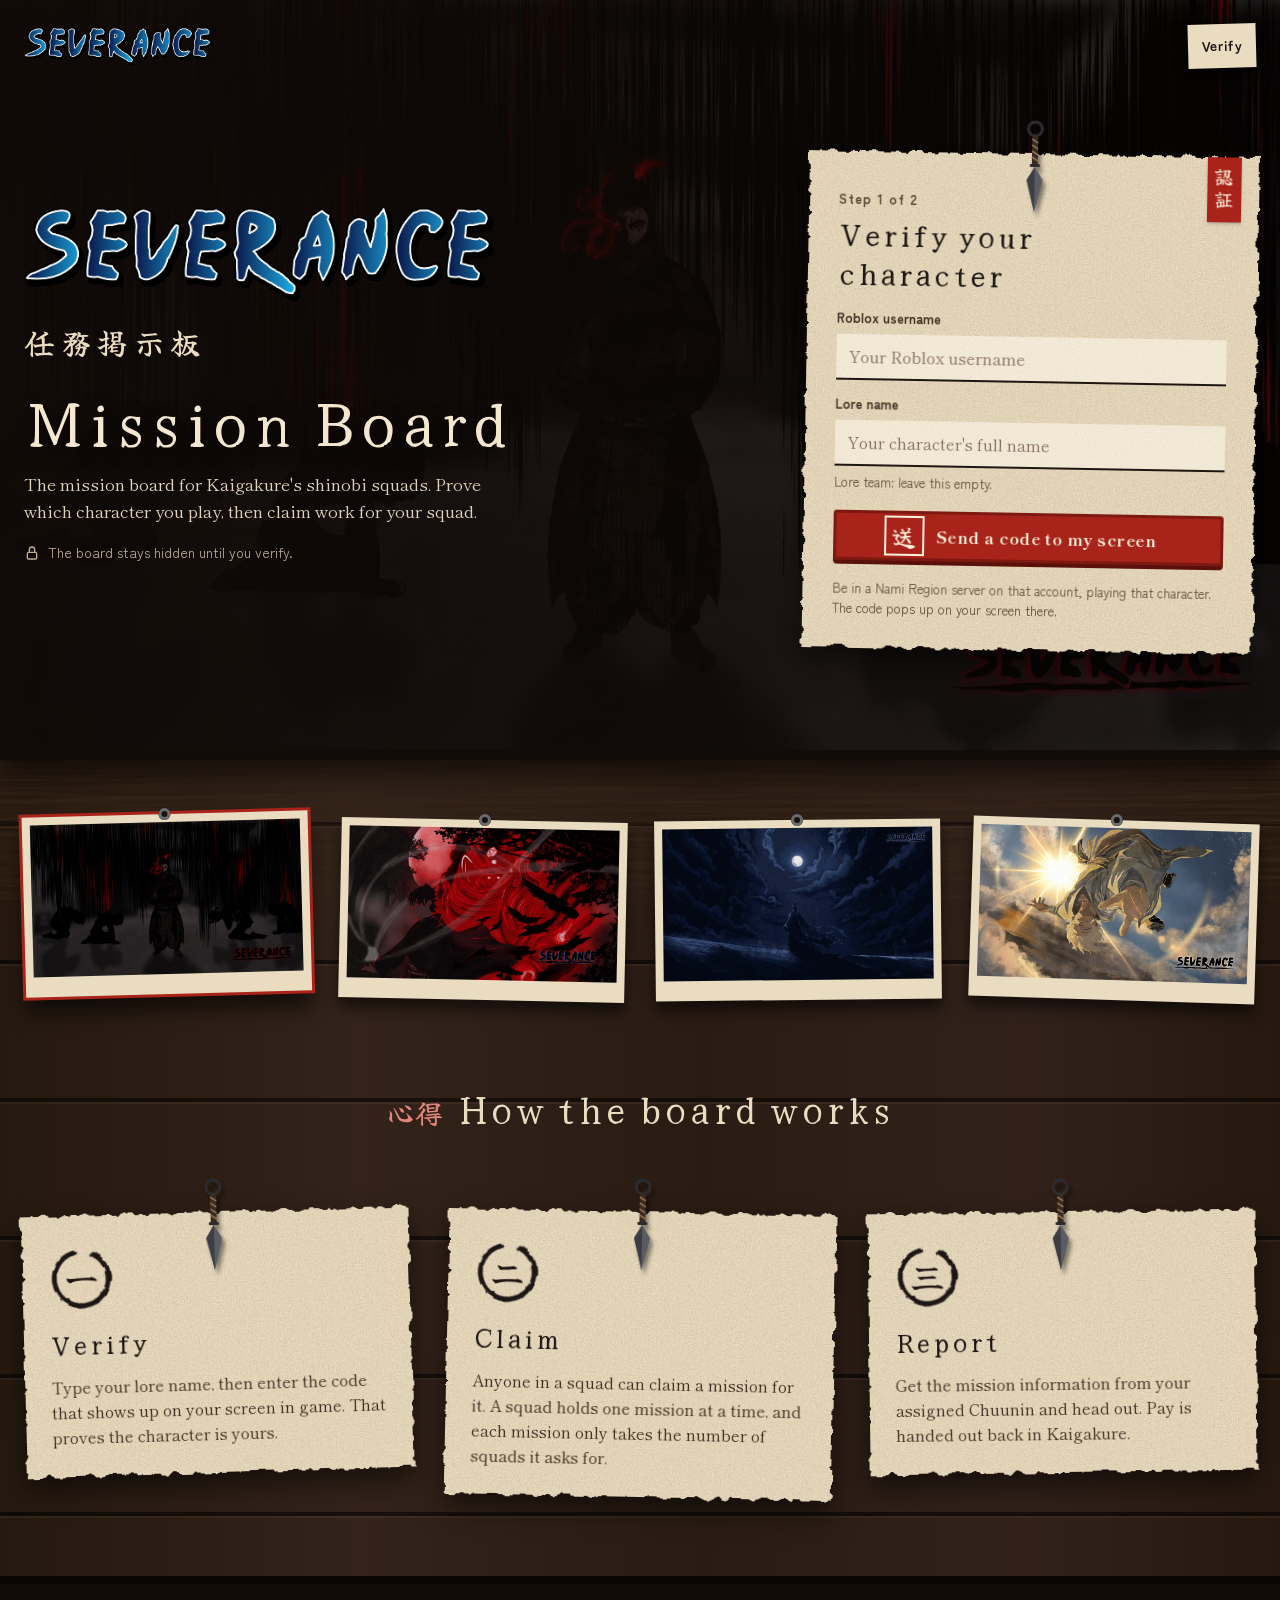
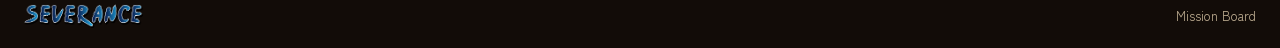
==== commit b61b59a7: "Add files via upload" ====
--- a/index.html
+++ b/index.html
@@ -8,7 +8,7 @@
 <link rel="preconnect" href="https://fonts.gstatic.com" crossorigin>
 <link rel="stylesheet" href="https://fonts.googleapis.com/css2?family=Yuji+Syuku&family=Shippori+Mincho+B1:wght@500;700;800&family=Zen+Kaku+Gothic+New:wght@500;700&display=swap">
 <link rel="icon" href="data:,">
-<link rel="stylesheet" href="css/style.css">
+<link rel="stylesheet" href="css/style.css?v=3">
 </head>
 <body data-page="landing">
 
@@ -164,7 +164,7 @@
   </div>
 </footer>
 
-<script src="js/api.js"></script>
-<script src="js/app.js"></script>
+<script src="js/api.js?v=3"></script>
+<script src="js/app.js?v=3"></script>
 </body>
 </html>
--- a/css/style.css
+++ b/css/style.css
@@ -310,8 +310,11 @@
 .sheet-compact .sheet-section p, .sheet-compact .objectives { font-size: 15px; }
 .ledger { padding: 8px 6px; }
 .table-wrap { overflow-x: auto; }
-.table { min-width: 860px; }
-.table-row { display: grid; grid-template-columns: 2fr 1.1fr 0.6fr 0.8fr 1.1fr 1.8fr; gap: 12px; align-items: center; padding: 12px 20px; border-bottom: 1px solid rgba(42,29,20,0.3); color: var(--ink); }
+.table { min-width: 960px; }
+.table-row { display: grid; grid-template-columns: 2fr 1.1fr 0.6fr 0.8fr 1.1fr 2.5fr; gap: 12px; align-items: center; padding: 12px 20px; border-bottom: 1px solid rgba(42,29,20,0.3); color: var(--ink); }
+.table-row.is-editing { background: rgba(39,72,107,0.12); }
+.edit-banner { display: flex; flex-wrap: wrap; justify-content: space-between; align-items: center; gap: 8px 16px; padding: 12px 14px; border: 2px dashed var(--indigo); background: rgba(39,72,107,0.08); font-family: var(--sans); font-size: 14px; color: var(--ink); }
+.edit-banner strong { font-family: var(--serif); font-weight: 800; }
 .table-row:last-child { border-bottom: 0; }
 .table-head { font-family: var(--sans); font-size: 12px; font-weight: 700; letter-spacing: 0.1em; color: var(--ink-muted); border-bottom: 2px solid var(--ink-soft); }
 .table-row .right { text-align: right; }
